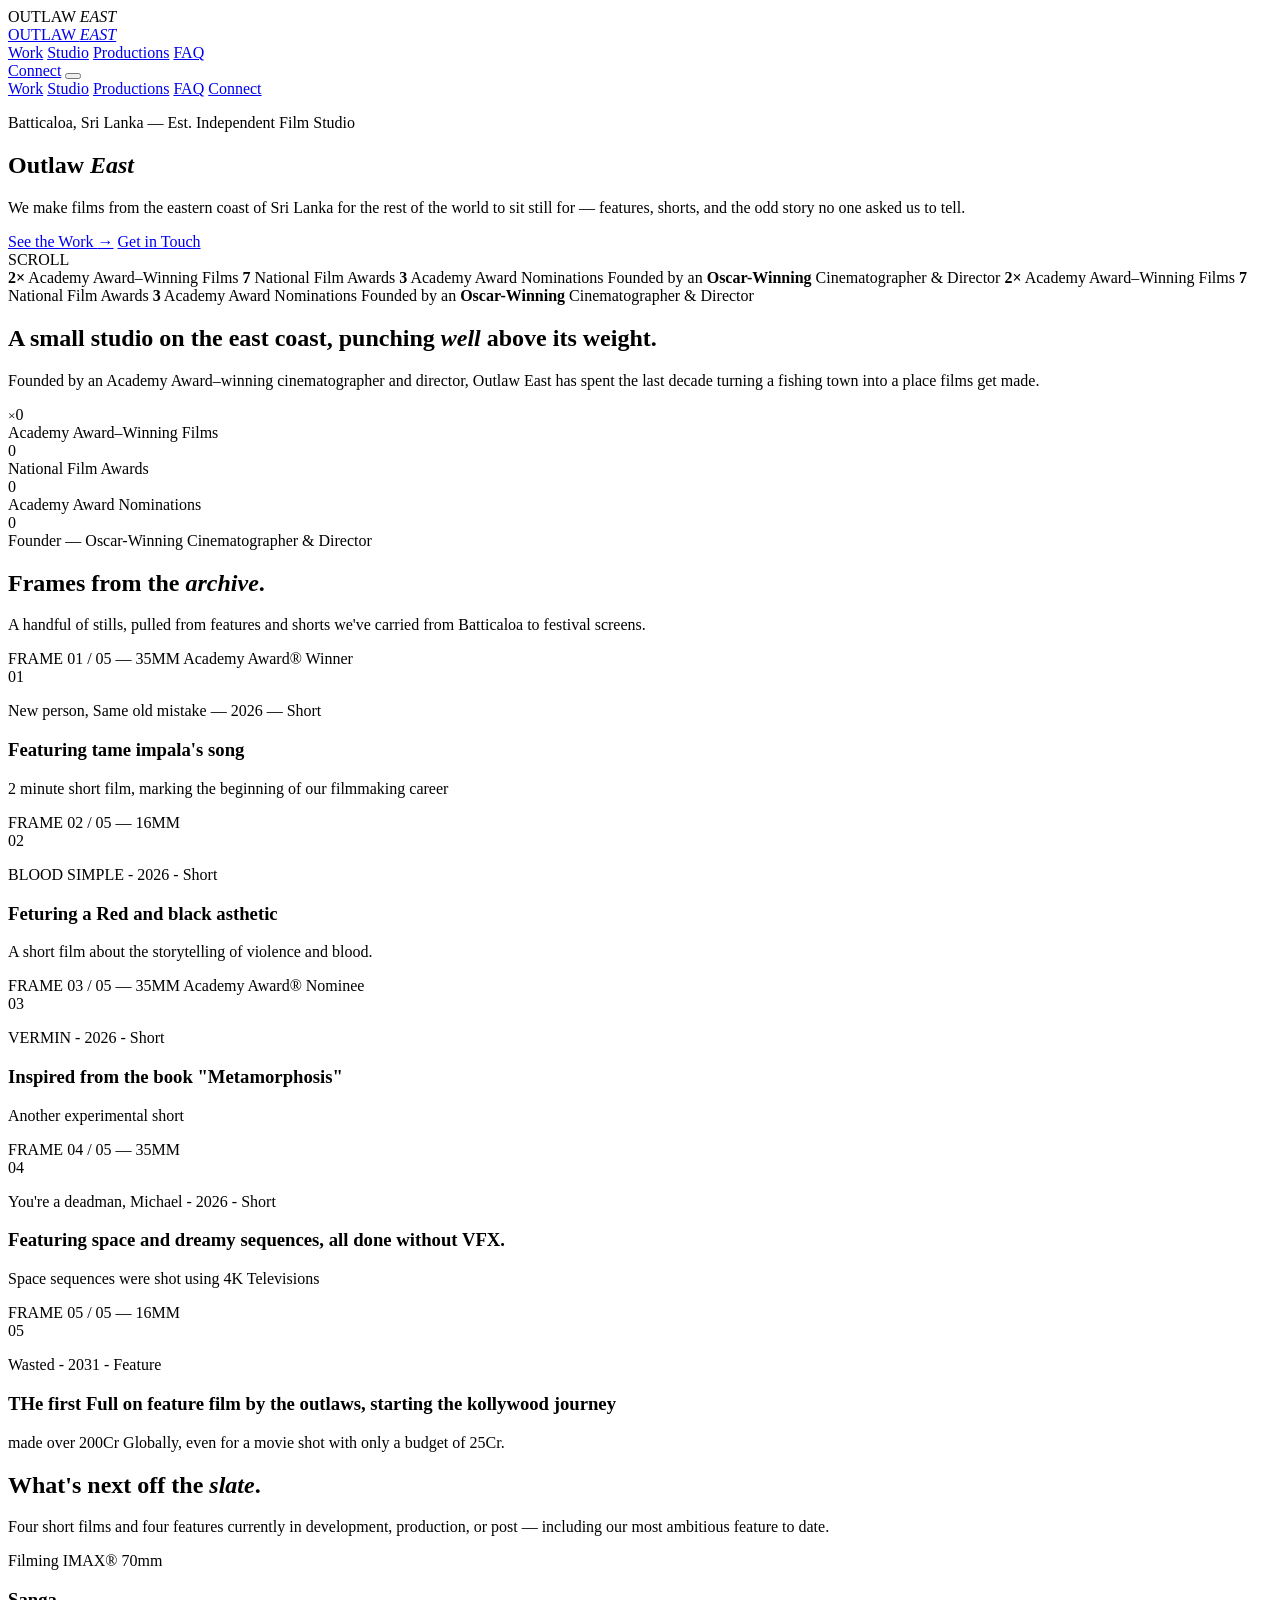
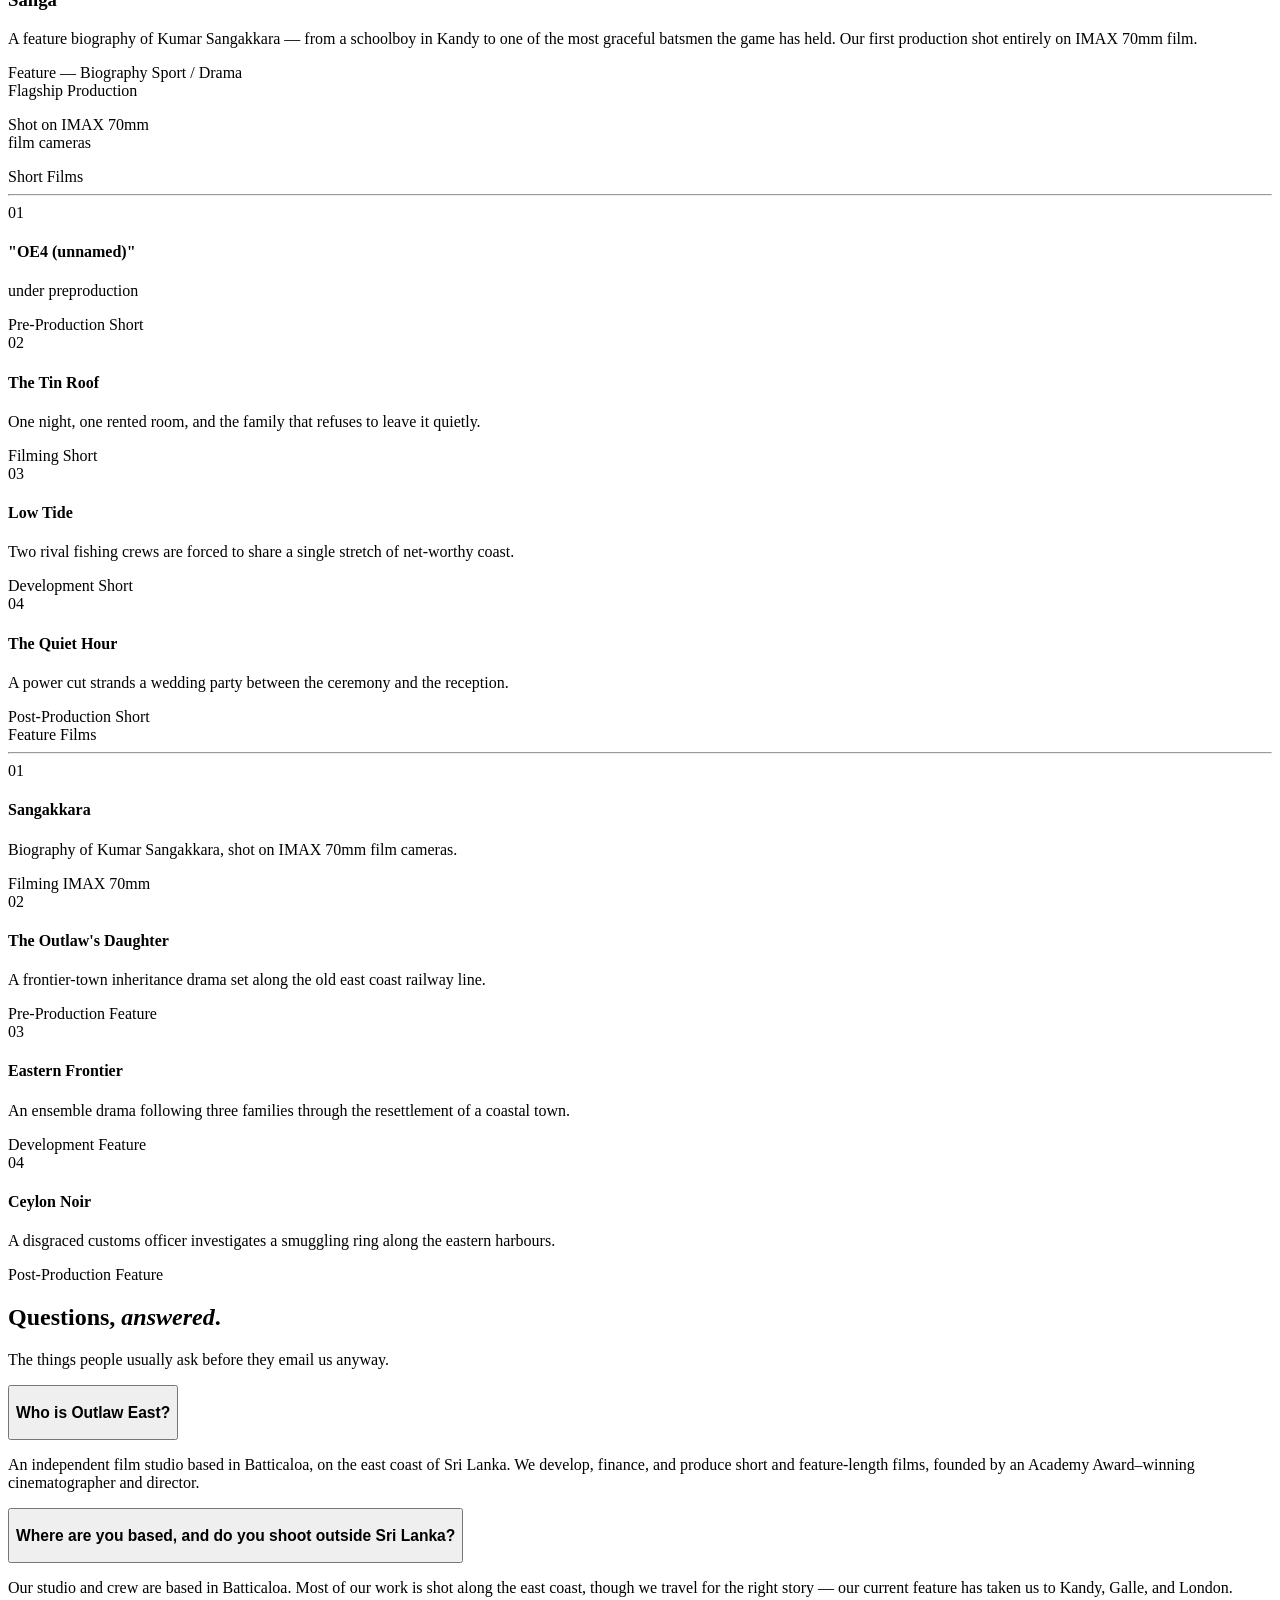
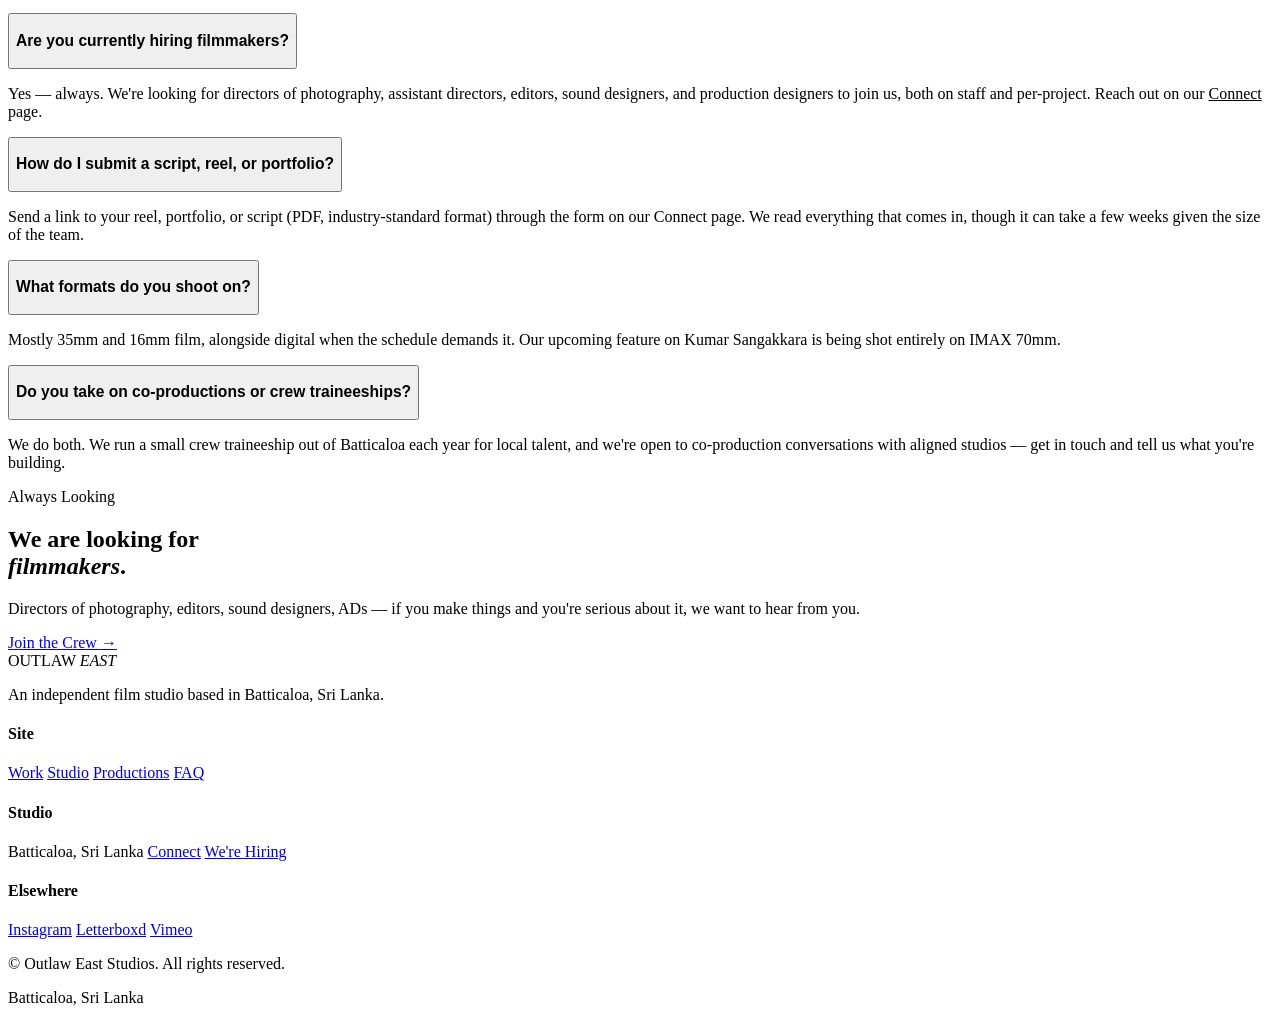
==== index.html @ 356dc578 "Add files via upload" ====
<!doctype html>
<html lang="en">
<head>
<meta charset="UTF-8">
<meta name="viewport" content="width=device-width, initial-scale=1.0">
<title>Outlaw East — Film Studio, Batticaloa</title>
<meta name="description" content="Outlaw East is an independent film studio based in Batticaloa, Sri Lanka. Two Academy Award–winning films, seven National Film Awards, three Academy Award nominations. Founded by an Oscar-winning cinematographer and director.">
<link rel="preconnect" href="https://fonts.googleapis.com">
<link rel="preconnect" href="https://fonts.gstatic.com" crossorigin>
<link rel="stylesheet" href="css/style.css">
</head>
<body class="is-loading">

<div class="preloader" id="preloader">
  <div class="preloader__mark">OUTLAW <em>EAST</em></div>
  <div class="preloader__bar"></div>
</div>
<noscript><style>.preloader{display:none}body.is-loading{overflow:visible;height:auto}</style></noscript>

<div class="grain"></div>
<div class="cursor" id="cursor"><span></span></div>

<header class="nav" id="nav">
  <a href="index.html" class="nav__logo">OUTLAW <em>EAST</em></a>
  <nav class="nav__links">
    <a href="#work" data-navlink>Work</a>
    <a href="#studio" data-navlink>Studio</a>
    <a href="#productions" data-navlink>Productions</a>
    <a href="#faq" data-navlink>FAQ</a>
  </nav>
  <a href="contact.html" class="nav__cta">Connect</a>
  <button class="nav__toggle" id="navToggle" aria-label="Toggle menu"><span></span><span></span><span></span></button>
</header>

<div class="nav__mobile" id="navMobile">
  <a href="#work">Work</a>
  <a href="#studio">Studio</a>
  <a href="#productions">Productions</a>
  <a href="#faq">FAQ</a>
  <a href="contact.html">Connect</a>
</div>

<main>

  <!-- HERO -->
  <section class="hero">
    <div class="hero__frame">
      <span class="tl"></span><span class="tr"></span><span class="bl"></span><span class="br"></span>
    </div>
    <p class="eyebrow hero__location">Batticaloa, Sri Lanka — Est. Independent Film Studio</p>
    <h1 class="hero__title">Outlaw <em>East</em></h1>
    <p class="hero__desc">We make films from the eastern coast of Sri Lanka for the rest of the world to sit still for — features, shorts, and the odd story no one asked us to tell.</p>
    <div class="hero__actions">
      <a href="#work" class="btn btn--solid">See the Work <span class="btn__arrow">→</span></a>
      <a href="contact.html" class="btn btn--ghost">Get in Touch</a>
    </div>
    <div class="hero__scroll"><span>SCROLL</span><i></i></div>
  </section>

  <!-- ACHIEVEMENTS MARQUEE -->
  <div class="marquee" aria-hidden="false">
    <div class="marquee__track">
      <span>
        <span><b>2×</b> Academy Award–Winning Films</span>
        <span><b>7</b> National Film Awards</span>
        <span><b>3</b> Academy Award Nominations</span>
        <span>Founded by an <b>Oscar-Winning</b> Cinematographer &amp; Director</span>
      </span>
      <span aria-hidden="true">
        <span><b>2×</b> Academy Award–Winning Films</span>
        <span><b>7</b> National Film Awards</span>
        <span><b>3</b> Academy Award Nominations</span>
        <span>Founded by an <b>Oscar-Winning</b> Cinematographer &amp; Director</span>
      </span>
    </div>
  </div>

  <!-- STATS / STUDIO -->
  <section class="section section--tight" id="studio">
    <div class="wrap">
      <div class="section__head" data-reveal>
        <h2 class="section__title">A small studio on the east coast, punching <em>well</em> above its weight.</h2>
        <p class="section__note">Founded by an Academy Award–winning cinematographer and director, Outlaw East has spent the last decade turning a fishing town into a place films get made.</p>
      </div>
    </div>
    <div class="stats" data-reveal>
      <div class="stat">
        <div class="stat__num"><small>×</small><span data-count="2">0</span></div>
        <div class="stat__label">Academy Award–Winning Films</div>
      </div>
      <div class="stat">
        <div class="stat__num"><span data-count="7">0</span></div>
        <div class="stat__label">National Film Awards</div>
      </div>
      <div class="stat">
        <div class="stat__num"><span data-count="3">0</span></div>
        <div class="stat__label">Academy Award Nominations</div>
      </div>
      <div class="stat">
        <div class="stat__num"><span data-count="1">0</span></div>
        <div class="stat__label">Founder — Oscar-Winning Cinematographer &amp; Director</div>
      </div>
    </div>
  </section>

  <!-- WORK / GALLERY -->
  <section class="section" id="work">
    <div class="wrap">
      <div class="section__head" data-reveal>
        <h2 class="section__title">Frames from the <em>archive</em>.</h2>
        <p class="section__note">A handful of stills, pulled from features and shorts we've carried from Batticaloa to festival screens.</p>
      </div>
    </div>

    <div class="wrap">
      <article class="frame" data-reveal>
        <div class="frame__visual">
          <div class="frame__visual-inner" style="background-image: radial-gradient(circle at 30% 20%, #6b4a2a 0%, transparent 55%), radial-gradient(circle at 80% 80%, #3a2418 0%, transparent 60%), linear-gradient(140deg,#c98a3f,#7a3320 55%,#1c130d);"></div>
          <div class="frame__vignette"></div>
          <span class="frame__tag">FRAME 01 / 05 — 35MM</span>
          <span class="frame__corner c-tl"></span><span class="frame__corner c-tr"></span><span class="frame__corner c-bl"></span><span class="frame__corner c-br"></span>
          <span class="frame__award">Academy Award® Winner</span>
        </div>
        <div class="frame__body">
          <span class="frame__index">01</span>
          <p class="frame__film">New person, Same old mistake — 2026 — Short</p>
          <h3 class="frame__title">Featuring tame impala's song</h3>
          <p class="frame__caption">2 minute short film, marking the beginning of our filmmaking career</p>
        </div>
      </article>

      <article class="frame" data-reveal>
        <div class="frame__visual">
          <div class="frame__visual-inner" style="background-image: radial-gradient(circle at 70% 30%, #3d5a3a 0%, transparent 55%), radial-gradient(circle at 20% 80%, #22150f 0%, transparent 60%), linear-gradient(150deg,#6d8a52,#2c3a24 55%,#14100c);"></div>
          <div class="frame__vignette"></div>
          <span class="frame__tag">FRAME 02 / 05 — 16MM</span>
          <span class="frame__corner c-tl"></span><span class="frame__corner c-tr"></span><span class="frame__corner c-bl"></span><span class="frame__corner c-br"></span>
        </div>
        <div class="frame__body">
          <span class="frame__index">02</span>
          <p class="frame__film">BLOOD SIMPLE - 2026 - Short</p>
          <h3 class="frame__title">Feturing a Red and black asthetic</h3>
          <p class="frame__caption">A short film about the storytelling of violence and blood.</p>
        </div>
      </article>

      <article class="frame" data-reveal>
        <div class="frame__visual">
          <div class="frame__visual-inner" style="background-image: radial-gradient(circle at 50% 20%, #7a5a8a 0%, transparent 55%), radial-gradient(circle at 80% 90%, #b6522f 0%, transparent 55%), linear-gradient(160deg,#4a3a5c,#2a1c22 55%,#120f0d);"></div>
          <div class="frame__vignette"></div>
          <span class="frame__tag">FRAME 03 / 05 — 35MM</span>
          <span class="frame__corner c-tl"></span><span class="frame__corner c-tr"></span><span class="frame__corner c-bl"></span><span class="frame__corner c-br"></span>
          <span class="frame__award">Academy Award® Nominee</span>
        </div>
        <div class="frame__body">
          <span class="frame__index">03</span>
          <p class="frame__film">VERMIN - 2026 - Short</p>
          <h3 class="frame__title">Inspired from the book "Metamorphosis"</h3>
          <p class="frame__caption">Another experimental short</p>
        </div>
      </article>

      <article class="frame" data-reveal>
        <div class="frame__visual">
          <div class="frame__visual-inner" style="background-image: radial-gradient(circle at 25% 75%, #2e4a4a 0%, transparent 55%), radial-gradient(circle at 75% 20%, #5a5a3a 0%, transparent 55%), linear-gradient(145deg,#3d5555,#1c2a24 55%,#0f1210);"></div>
          <div class="frame__vignette"></div>
          <span class="frame__tag">FRAME 04 / 05 — 35MM</span>
          <span class="frame__corner c-tl"></span><span class="frame__corner c-tr"></span><span class="frame__corner c-bl"></span><span class="frame__corner c-br"></span>
        </div>
        <div class="frame__body">
          <span class="frame__index">04</span>
          <p class="frame__film">You're a deadman, Michael - 2026 - Short</p>
          <h3 class="frame__title">Featuring space and dreamy sequences, all done without VFX.</h3>
          <p class="frame__caption">Space sequences were shot using 4K Televisions</p>
        </div>
      </article>

      <article class="frame" data-reveal>
        <div class="frame__visual">
          <div class="frame__visual-inner" style="background-image: radial-gradient(circle at 65% 35%, #c98a3f 0%, transparent 55%), radial-gradient(circle at 15% 85%, #2a1c14 0%, transparent 55%), linear-gradient(150deg,#8a6030,#3a2418 55%,#130f0c);"></div>
          <div class="frame__vignette"></div>
          <span class="frame__tag">FRAME 05 / 05 — 16MM</span>
          <span class="frame__corner c-tl"></span><span class="frame__corner c-tr"></span><span class="frame__corner c-bl"></span><span class="frame__corner c-br"></span>
        </div>
        <div class="frame__body">
          <span class="frame__index">05</span>
          <p class="frame__film">Wasted - 2031 - Feature</p>
          <h3 class="frame__title">THe first Full on feature film by the outlaws, starting the kollywood journey</h3>
          <p class="frame__caption">made over 200Cr Globally, even for a movie shot with only a budget of 25Cr.</p>
        </div>
      </article>
    </div>
  </section>

  <!-- PRODUCTIONS -->
  <section class="section" id="productions">
    <div class="wrap">
      <div class="section__head" data-reveal>
        <h2 class="section__title">What's next off the <em>slate</em>.</h2>
        <p class="section__note">Four short films and four features currently in development, production, or post — including our most ambitious feature to date.</p>
      </div>

      <div class="spotlight" data-reveal>
        <div>
          <div class="spotlight__eyebrow">
            <span class="pill pill--status pill--film">Filming</span>
            <span class="pill pill--format">IMAX® 70mm</span>
          </div>
          <h3 class="spotlight__title">Sanga</h3>
          <p class="spotlight__desc">A feature biography of Kumar Sangakkara — from a schoolboy in Kandy to one of the most graceful batsmen the game has held. Our first production shot entirely on IMAX 70mm film.</p>
          <div class="spotlight__tags">
            <span class="pill">Feature — Biography</span>
            <span class="pill">Sport / Drama</span>
          </div>
        </div>
        <div class="spotlight__side">
          <span class="eyebrow">Flagship Production</span>
          <p class="spotlight__format">Shot on IMAX 70mm<br>film cameras</p>
        </div>
      </div>

      <div class="prod-group">
        <div class="prod-group__label"><span>Short Films</span><hr class="rule" style="flex:1;"></div>

        <div class="prod-row" data-reveal>
          <span class="prod-row__num">01</span>
          <div>
            <h4 class="prod-row__title">"OE4 (unnamed)"</h4>
            <p class="prod-row__logline">under preproduction</p>
          </div>
          <div class="prod-row__meta">
            <span class="pill pill--status pill--pre">Pre-Production</span>
            <span class="pill">Short</span>
          </div>
        </div>

        <div class="prod-row" data-reveal>
          <span class="prod-row__num">02</span>
          <div>
            <h4 class="prod-row__title">The Tin Roof</h4>
            <p class="prod-row__logline">One night, one rented room, and the family that refuses to leave it quietly.</p>
          </div>
          <div class="prod-row__meta">
            <span class="pill pill--status pill--film">Filming</span>
            <span class="pill">Short</span>
          </div>
        </div>

        <div class="prod-row" data-reveal>
          <span class="prod-row__num">03</span>
          <div>
            <h4 class="prod-row__title">Low Tide</h4>
            <p class="prod-row__logline">Two rival fishing crews are forced to share a single stretch of net-worthy coast.</p>
          </div>
          <div class="prod-row__meta">
            <span class="pill pill--status pill--dev">Development</span>
            <span class="pill">Short</span>
          </div>
        </div>

        <div class="prod-row" data-reveal>
          <span class="prod-row__num">04</span>
          <div>
            <h4 class="prod-row__title">The Quiet Hour</h4>
            <p class="prod-row__logline">A power cut strands a wedding party between the ceremony and the reception.</p>
          </div>
          <div class="prod-row__meta">
            <span class="pill pill--status pill--post">Post-Production</span>
            <span class="pill">Short</span>
          </div>
        </div>
      </div>

      <div class="prod-group">
        <div class="prod-group__label"><span>Feature Films</span><hr class="rule" style="flex:1;"></div>

        <div class="prod-row" data-reveal>
          <span class="prod-row__num">01</span>
          <div>
            <h4 class="prod-row__title">Sangakkara</h4>
            <p class="prod-row__logline">Biography of Kumar Sangakkara, shot on IMAX 70mm film cameras.</p>
          </div>
          <div class="prod-row__meta">
            <span class="pill pill--status pill--film">Filming</span>
            <span class="pill pill--format">IMAX 70mm</span>
          </div>
        </div>

        <div class="prod-row" data-reveal>
          <span class="prod-row__num">02</span>
          <div>
            <h4 class="prod-row__title">The Outlaw's Daughter</h4>
            <p class="prod-row__logline">A frontier-town inheritance drama set along the old east coast railway line.</p>
          </div>
          <div class="prod-row__meta">
            <span class="pill pill--status pill--pre">Pre-Production</span>
            <span class="pill">Feature</span>
          </div>
        </div>

        <div class="prod-row" data-reveal>
          <span class="prod-row__num">03</span>
          <div>
            <h4 class="prod-row__title">Eastern Frontier</h4>
            <p class="prod-row__logline">An ensemble drama following three families through the resettlement of a coastal town.</p>
          </div>
          <div class="prod-row__meta">
            <span class="pill pill--status pill--dev">Development</span>
            <span class="pill">Feature</span>
          </div>
        </div>

        <div class="prod-row" data-reveal>
          <span class="prod-row__num">04</span>
          <div>
            <h4 class="prod-row__title">Ceylon Noir</h4>
            <p class="prod-row__logline">A disgraced customs officer investigates a smuggling ring along the eastern harbours.</p>
          </div>
          <div class="prod-row__meta">
            <span class="pill pill--status pill--post">Post-Production</span>
            <span class="pill">Feature</span>
          </div>
        </div>
      </div>
    </div>
  </section>

  <!-- FAQ -->
  <section class="section" id="faq">
    <div class="wrap">
      <div class="section__head" data-reveal>
        <h2 class="section__title">Questions, <em>answered</em>.</h2>
        <p class="section__note">The things people usually ask before they email us anyway.</p>
      </div>

      <div class="faq" data-reveal>
        <div class="faq-item is-open">
          <button class="faq-item__q" aria-expanded="true">
            <h3>Who is Outlaw East?</h3>
            <span class="faq-item__icon"></span>
          </button>
          <div class="faq-item__a"><div class="faq-item__a-inner"><p>An independent film studio based in Batticaloa, on the east coast of Sri Lanka. We develop, finance, and produce short and feature-length films, founded by an Academy Award–winning cinematographer and director.</p></div></div>
        </div>
        <div class="faq-item">
          <button class="faq-item__q" aria-expanded="false">
            <h3>Where are you based, and do you shoot outside Sri Lanka?</h3>
            <span class="faq-item__icon"></span>
          </button>
          <div class="faq-item__a"><div class="faq-item__a-inner"><p>Our studio and crew are based in Batticaloa. Most of our work is shot along the east coast, though we travel for the right story — our current feature has taken us to Kandy, Galle, and London.</p></div></div>
        </div>
        <div class="faq-item">
          <button class="faq-item__q" aria-expanded="false">
            <h3>Are you currently hiring filmmakers?</h3>
            <span class="faq-item__icon"></span>
          </button>
          <div class="faq-item__a"><div class="faq-item__a-inner"><p>Yes — always. We're looking for directors of photography, assistant directors, editors, sound designers, and production designers to join us, both on staff and per-project. Reach out on our <a href="contact.html#filmmakers" style="color:var(--rust)">Connect</a> page.</p></div></div>
        </div>
        <div class="faq-item">
          <button class="faq-item__q" aria-expanded="false">
            <h3>How do I submit a script, reel, or portfolio?</h3>
            <span class="faq-item__icon"></span>
          </button>
          <div class="faq-item__a"><div class="faq-item__a-inner"><p>Send a link to your reel, portfolio, or script (PDF, industry-standard format) through the form on our Connect page. We read everything that comes in, though it can take a few weeks given the size of the team.</p></div></div>
        </div>
        <div class="faq-item">
          <button class="faq-item__q" aria-expanded="false">
            <h3>What formats do you shoot on?</h3>
            <span class="faq-item__icon"></span>
          </button>
          <div class="faq-item__a"><div class="faq-item__a-inner"><p>Mostly 35mm and 16mm film, alongside digital when the schedule demands it. Our upcoming feature on Kumar Sangakkara is being shot entirely on IMAX 70mm.</p></div></div>
        </div>
        <div class="faq-item">
          <button class="faq-item__q" aria-expanded="false">
            <h3>Do you take on co-productions or crew traineeships?</h3>
            <span class="faq-item__icon"></span>
          </button>
          <div class="faq-item__a"><div class="faq-item__a-inner"><p>We do both. We run a small crew traineeship out of Batticaloa each year for local talent, and we're open to co-production conversations with aligned studios — get in touch and tell us what you're building.</p></div></div>
        </div>
      </div>
    </div>
  </section>

  <!-- HIRING -->
  <section class="hire">
    <p class="eyebrow" data-reveal>Always Looking</p>
    <h2 class="hire__title" data-reveal>We are looking for<br><em>filmmakers</em>.</h2>
    <p class="hire__sub" data-reveal>Directors of photography, editors, sound designers, ADs — if you make things and you're serious about it, we want to hear from you.</p>
    <div class="hire__actions" data-reveal>
      <a href="contact.html#filmmakers" class="btn btn--solid">Join the Crew <span class="btn__arrow">→</span></a>
    </div>
  </section>

</main>

<footer class="footer">
  <div class="wrap">
    <div class="footer__top">
      <div>
        <div class="footer__logo">OUTLAW <em>EAST</em></div>
        <p class="footer__tag">An independent film studio based in Batticaloa, Sri Lanka.</p>
      </div>
      <div class="footer__cols">
        <div class="footer__col">
          <h4>Site</h4>
          <a href="#work">Work</a>
          <a href="#studio">Studio</a>
          <a href="#productions">Productions</a>
          <a href="#faq">FAQ</a>
        </div>
        <div class="footer__col">
          <h4>Studio</h4>
          <span>Batticaloa, Sri Lanka</span>
          <a href="contact.html">Connect</a>
          <a href="contact.html#filmmakers">We're Hiring</a>
        </div>
        <div class="footer__col">
          <h4>Elsewhere</h4>
          <a href="#">Instagram</a>
          <a href="#">Letterboxd</a>
          <a href="#">Vimeo</a>
        </div>
      </div>
    </div>
    <div class="footer__bottom">
      <p>© <span id="year"></span> Outlaw East Studios. All rights reserved.</p>
      <p>Batticaloa, Sri Lanka</p>
    </div>
  </div>
</footer>

<script src="js/main.js"></script>
</body>
</html>
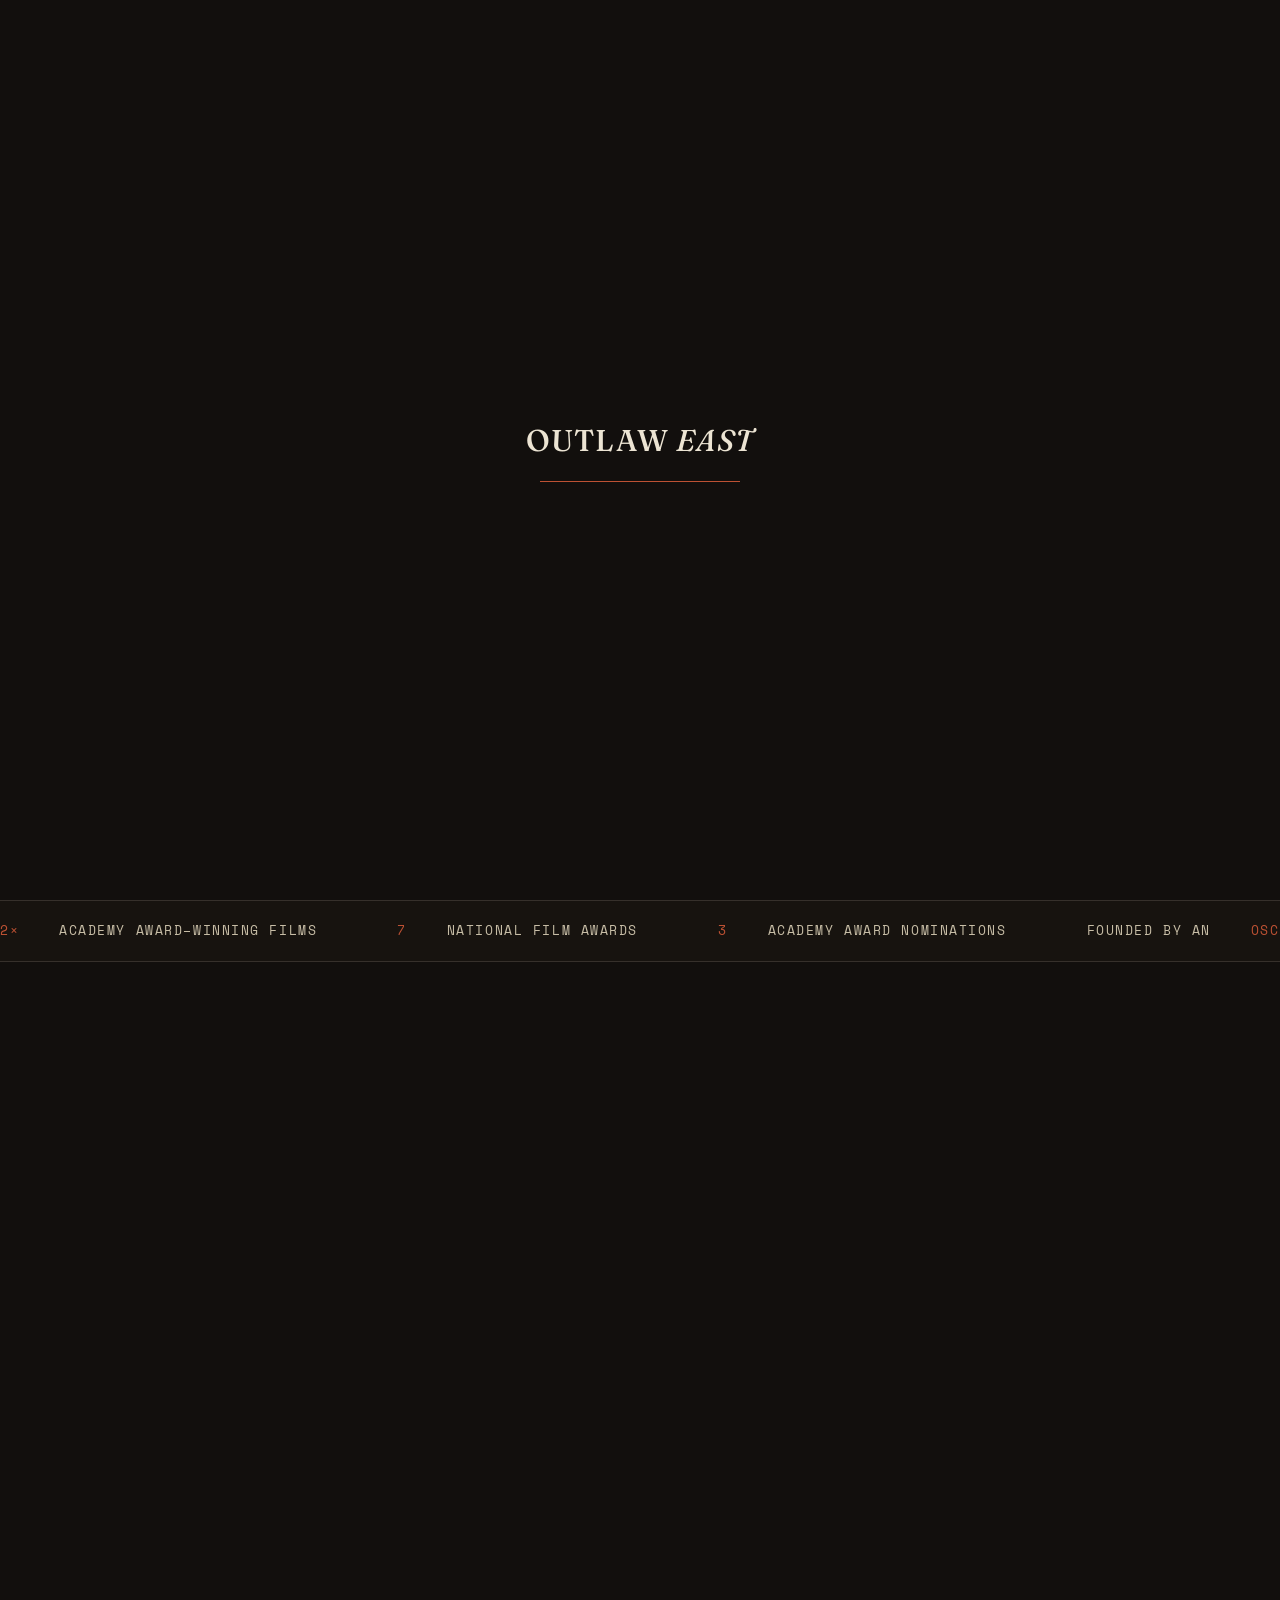
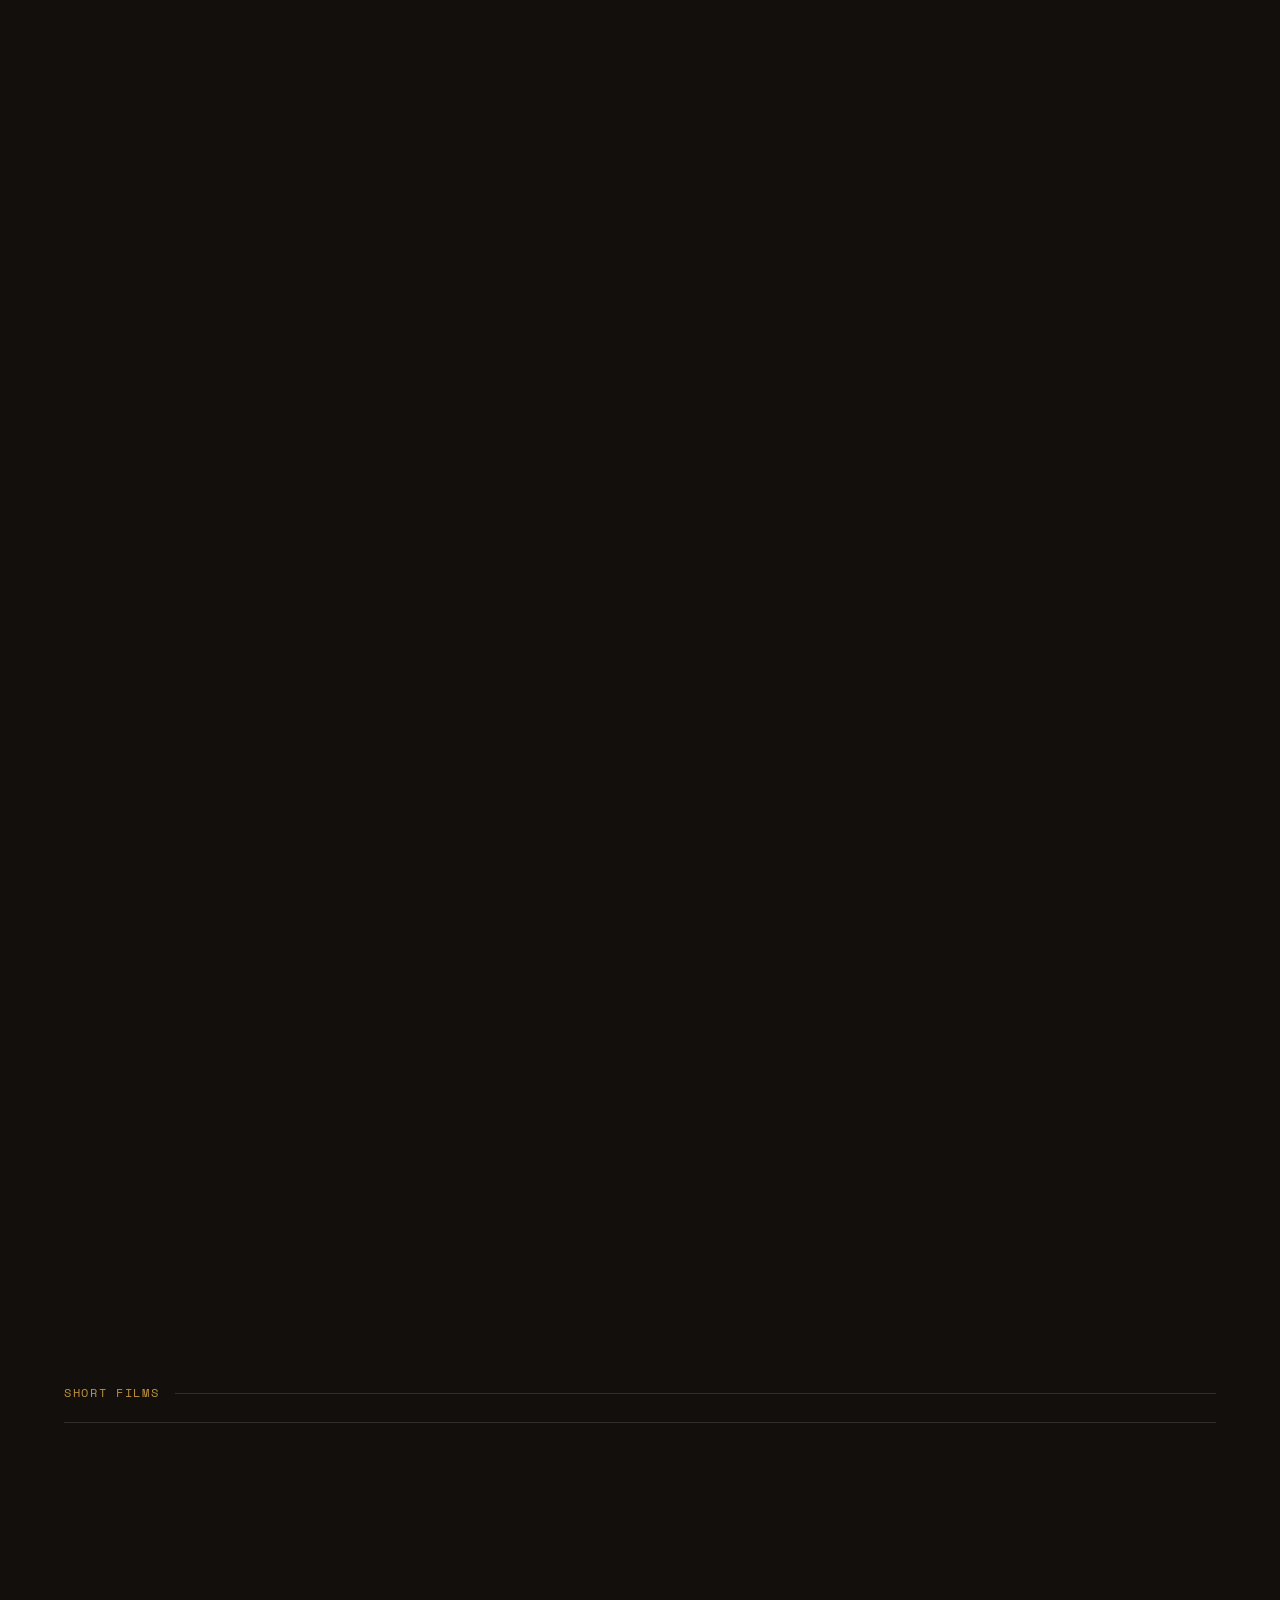
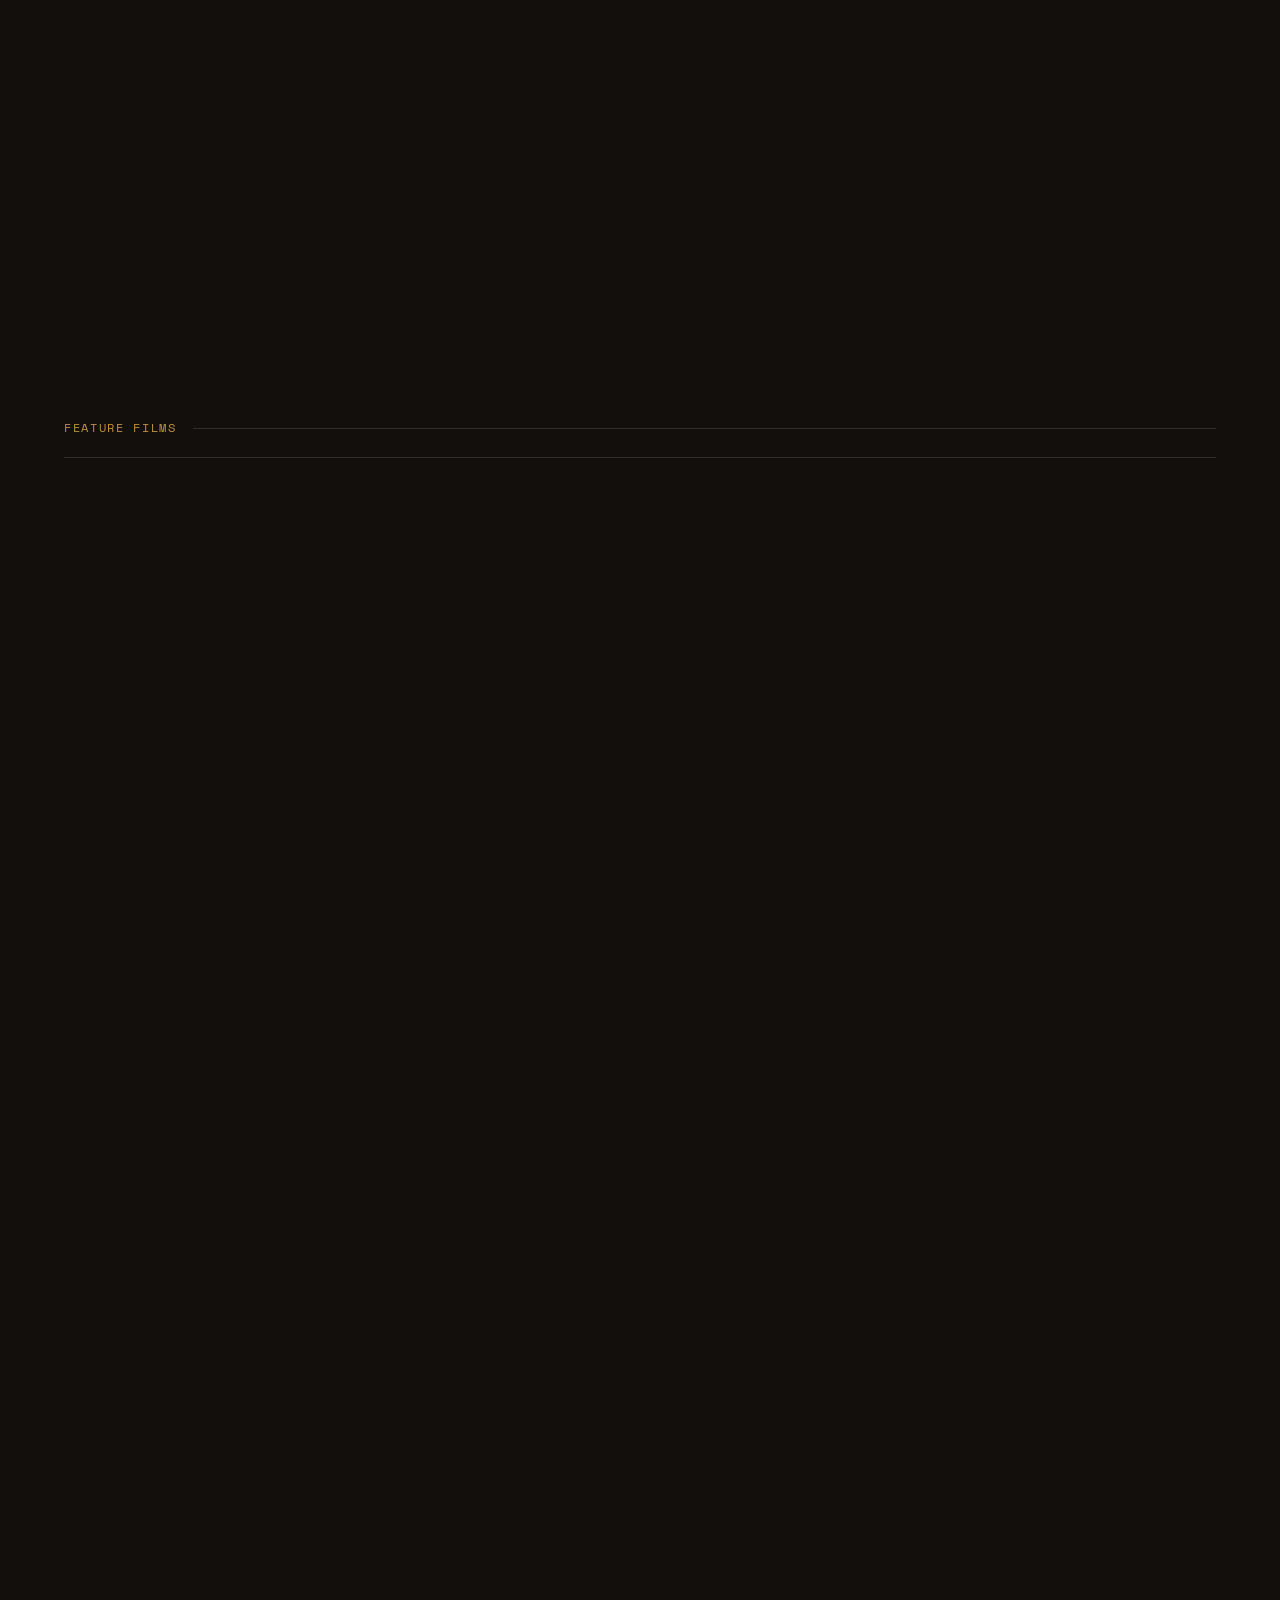
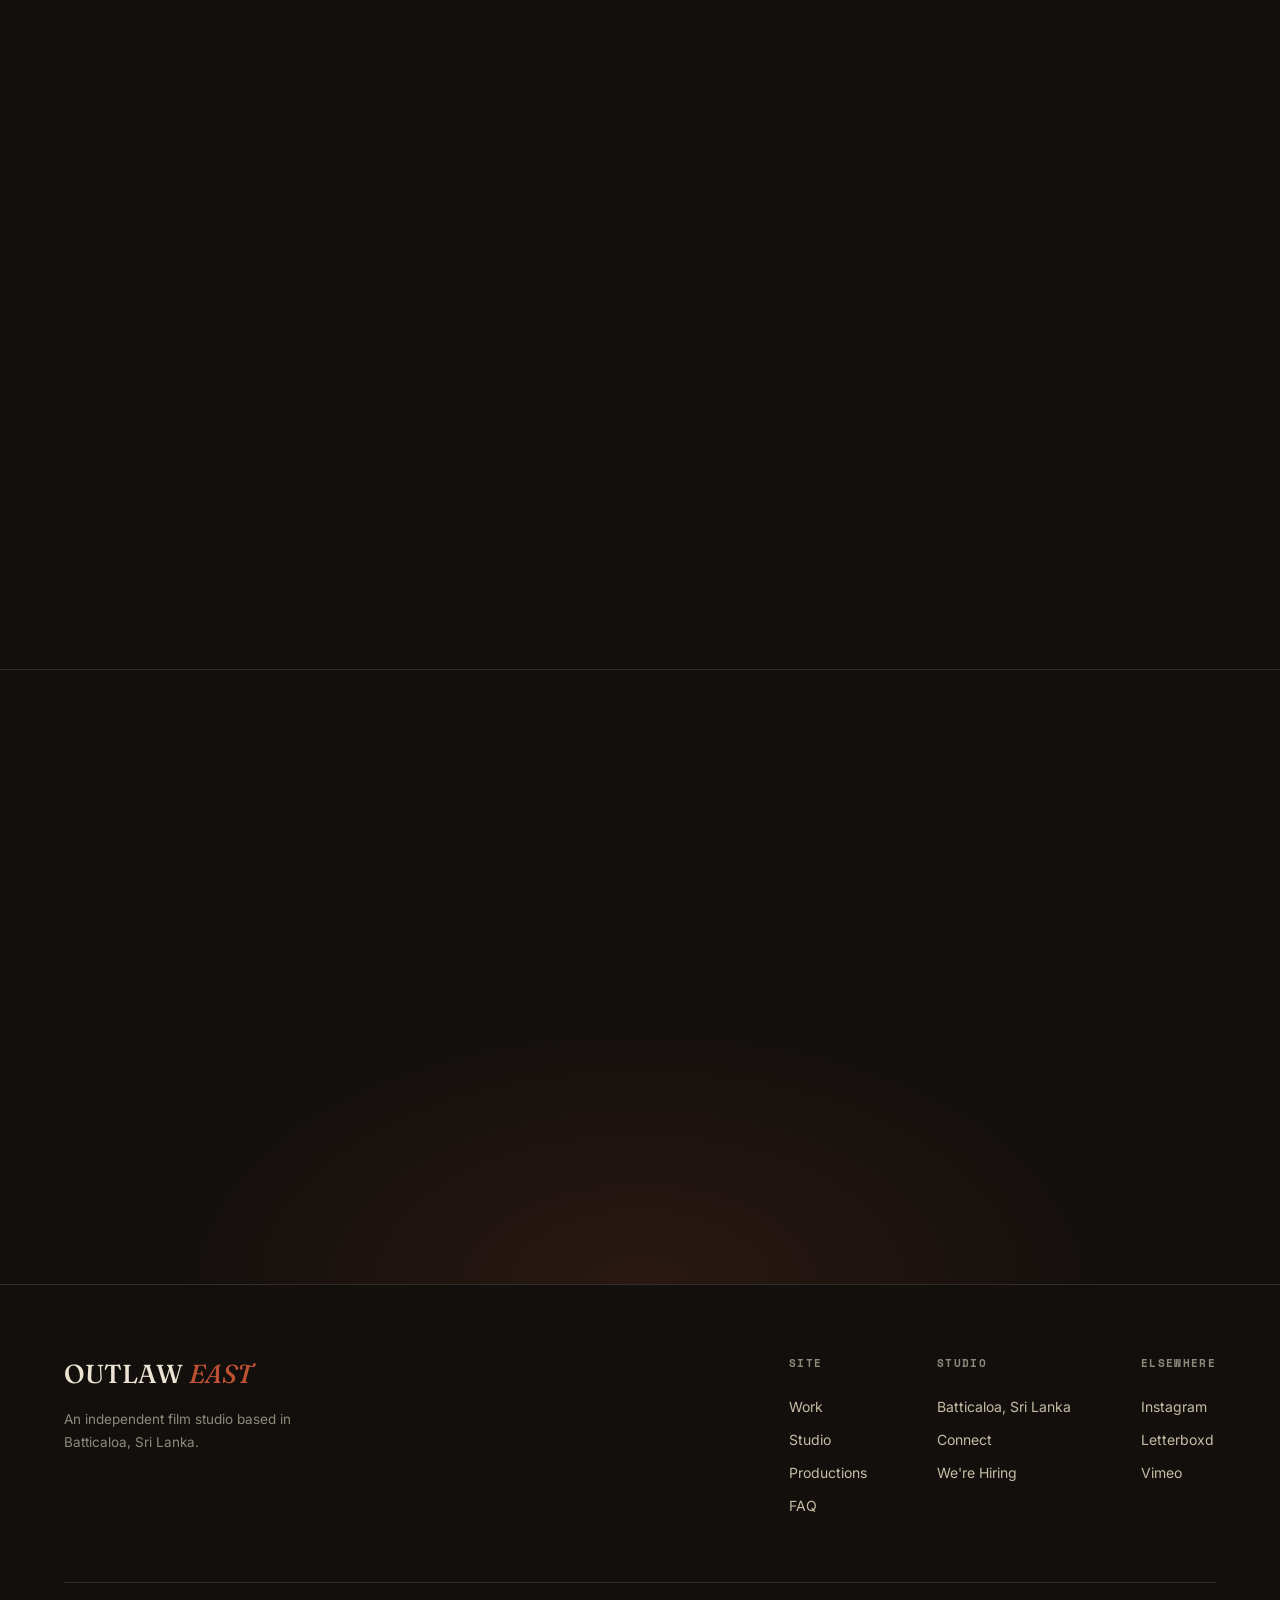
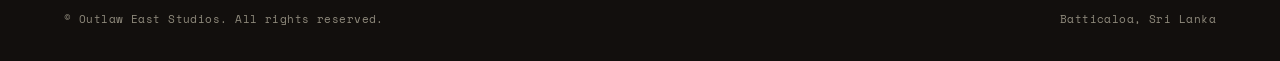
==== commit 99f4a6a1: "Update stylesheet link path in index.html" ====
--- a/index.html
+++ b/index.html
@@ -7,7 +7,7 @@
 <meta name="description" content="Outlaw East is an independent film studio based in Batticaloa, Sri Lanka. Two Academy Award–winning films, seven National Film Awards, three Academy Award nominations. Founded by an Oscar-winning cinematographer and director.">
 <link rel="preconnect" href="https://fonts.googleapis.com">
 <link rel="preconnect" href="https://fonts.gstatic.com" crossorigin>
-<link rel="stylesheet" href="css/style.css">
+<link rel="stylesheet" href="./style.css">
 </head>
 <body class="is-loading">
 
--- a/style.css
+++ b/style.css
@@ -0,0 +1,500 @@
+/* Outlaw East — studio site
+   Palette: charcoal dust / bone paper / rust / ochre
+   Type: Fraunces (display) · Inter (body) · Space Mono (slate labels) */
+
+@import url('https://fonts.googleapis.com/css2?family=Fraunces:ital,opsz,wght@0,9..144,300;0,9..144,400;0,9..144,500;0,9..144,600;1,9..144,400;1,9..144,500&family=Inter:wght@400;500;600&family=Space+Mono:wght@400;700&display=swap');
+
+:root{
+  --bg: #120f0d;
+  --bg-soft: #17130f;
+  --bg-lift: #1d1712;
+  --paper: #ece4d3;
+  --paper-dim: #c7bda6;
+  --paper-faint: #8f8a7c;
+  --rust: #bd5133;
+  --rust-dim: #8a3a24;
+  --ochre: #c0923f;
+  --line: rgba(236,228,211,.14);
+  --line-strong: rgba(236,228,211,.28);
+  --shadow: rgba(0,0,0,.45);
+
+  --display: 'Fraunces', serif;
+  --body: 'Inter', sans-serif;
+  --mono: 'Space Mono', monospace;
+
+  --ease: cubic-bezier(.22,1,.36,1);
+  --wrap: 1320px;
+  --gutter: clamp(20px, 5vw, 64px);
+}
+
+*, *::before, *::after{ box-sizing: border-box; }
+html{ background: var(--bg); color-scheme: dark; scroll-behavior: auto; }
+body{
+  margin: 0;
+  background: var(--bg);
+  color: var(--paper);
+  font-family: var(--body);
+  font-size: 16px;
+  line-height: 1.5;
+  -webkit-font-smoothing: antialiased;
+  overflow-x: hidden;
+}
+img, svg{ display: block; max-width: 100%; }
+a{ color: inherit; text-decoration: none; }
+button{ font: inherit; color: inherit; background: none; border: none; cursor: pointer; }
+ul{ margin: 0; padding: 0; list-style: none; }
+h1,h2,h3,h4,p{ margin: 0; }
+::selection{ background: var(--rust); color: var(--paper); }
+
+.wrap{ max-width: var(--wrap); margin: 0 auto; padding-inline: var(--gutter); }
+
+.eyebrow{
+  font-family: var(--mono);
+  font-size: 11px;
+  letter-spacing: .18em;
+  text-transform: uppercase;
+  color: var(--ochre);
+}
+
+/* ---------- grain overlay ---------- */
+.grain{
+  position: fixed; inset: 0;
+  pointer-events: none;
+  z-index: 500;
+  opacity: .05;
+  mix-blend-mode: overlay;
+  background-image: url("data:image/svg+xml;utf8,<svg xmlns='http://www.w3.org/2000/svg' width='160' height='160'><filter id='n'><feTurbulence type='fractalNoise' baseFrequency='0.85' numOctaves='2' stitchTiles='stitch'/></filter><rect width='100%25' height='100%25' filter='url(%23n)'/></svg>");
+}
+
+/* ---------- custom cursor ---------- */
+.cursor{
+  position: fixed; top: 0; left: 0;
+  width: 26px; height: 26px;
+  border: 1px solid var(--paper);
+  border-radius: 50%;
+  pointer-events: none;
+  z-index: 600;
+  transform: translate(-50%,-50%);
+  transition: width .25s var(--ease), height .25s var(--ease), background .25s var(--ease), border-color .25s var(--ease), opacity .2s;
+  display: flex; align-items: center; justify-content: center;
+  will-change: transform;
+  opacity: 0;
+}
+.cursor span{
+  font-family: var(--mono); font-size: 9px; letter-spacing: .1em;
+  color: var(--bg); opacity: 0; transition: opacity .2s;
+}
+.cursor.is-active{ opacity: 1; }
+.cursor.is-view{ width: 64px; height: 64px; background: var(--paper); border-color: var(--paper); }
+.cursor.is-view span{ opacity: 1; }
+.cursor.is-link{ width: 44px; height: 44px; background: rgba(236,228,211,.12); border-color: var(--paper); }
+
+/* ---------- preloader ---------- */
+.preloader{
+  position: fixed; inset: 0; z-index: 900;
+  background: var(--bg);
+  display: flex; flex-direction: column; align-items: center; justify-content: center;
+  gap: 18px;
+  transition: opacity .7s var(--ease), visibility .7s var(--ease);
+}
+.preloader__mark{
+  font-family: var(--display); font-weight: 500; font-size: clamp(22px, 4vw, 30px);
+  letter-spacing: .04em;
+}
+.preloader__bar{ width: 200px; height: 1px; background: var(--line); position: relative; overflow: hidden; }
+.preloader__bar::after{
+  content: ''; position: absolute; inset: 0; width: 0%;
+  background: var(--rust);
+  animation: loadbar 1.4s var(--ease) forwards;
+}
+@keyframes loadbar{ to{ width: 100%; } }
+.preloader.is-done{ opacity: 0; visibility: hidden; pointer-events: none; }
+body.is-loading{ overflow: hidden; height: 100vh; }
+
+/* ---------- nav ---------- */
+.nav{
+  position: fixed; top: 0; left: 0; right: 0; z-index: 400;
+  padding: 22px var(--gutter);
+  display: flex; align-items: center; justify-content: space-between;
+  transition: background .4s var(--ease), padding .4s var(--ease), border-color .4s var(--ease);
+  border-bottom: 1px solid transparent;
+}
+.nav.is-scrolled{
+  background: rgba(18,15,13,.82);
+  backdrop-filter: blur(10px);
+  padding-block: 16px;
+  border-color: var(--line);
+}
+.nav__logo{
+  font-family: var(--display); font-weight: 500; font-size: 18px; letter-spacing: .03em;
+}
+.nav__logo em{ font-style: italic; color: var(--rust); }
+.nav__links{ display: flex; align-items: center; gap: 36px; }
+.nav__links a{
+  font-family: var(--mono); font-size: 11px; letter-spacing: .12em; text-transform: uppercase;
+  position: relative; padding-bottom: 4px; color: var(--paper-dim);
+  transition: color .3s var(--ease);
+}
+.nav__links a::after{
+  content: ''; position: absolute; left: 0; right: 100%; bottom: 0; height: 1px; background: var(--rust);
+  transition: right .35s var(--ease);
+}
+.nav__links a:hover, .nav__links a.is-active{ color: var(--paper); }
+.nav__links a:hover::after, .nav__links a.is-active::after{ right: 0; }
+.nav__cta{
+  font-family: var(--mono); font-size: 11px; letter-spacing: .1em; text-transform: uppercase;
+  border: 1px solid var(--line-strong); padding: 9px 16px; border-radius: 40px;
+  transition: border-color .3s var(--ease), background .3s var(--ease);
+}
+.nav__cta:hover{ border-color: var(--rust); background: rgba(189,81,51,.1); }
+.nav__toggle{ display: none; width: 26px; height: 18px; position: relative; }
+.nav__toggle span{ position: absolute; left: 0; right: 0; height: 1px; background: var(--paper); transition: transform .3s var(--ease), opacity .3s var(--ease); }
+.nav__toggle span:nth-child(1){ top: 0; }
+.nav__toggle span:nth-child(2){ top: 50%; margin-top: -.5px; }
+.nav__toggle span:nth-child(3){ bottom: 0; }
+
+.nav__mobile{
+  position: fixed; inset: 0; z-index: 380;
+  background: var(--bg-soft);
+  display: flex; flex-direction: column; align-items: flex-start; justify-content: center;
+  gap: 22px; padding: var(--gutter);
+  opacity: 0; visibility: hidden; transform: translateY(-12px);
+  transition: opacity .4s var(--ease), transform .4s var(--ease), visibility .4s;
+}
+.nav__mobile a{
+  font-family: var(--display); font-size: 32px; font-weight: 400;
+}
+body.nav-open .nav__mobile{ opacity: 1; visibility: visible; transform: translateY(0); }
+body.nav-open .nav__toggle span:nth-child(1){ transform: translateY(8.5px) rotate(45deg); }
+body.nav-open .nav__toggle span:nth-child(2){ opacity: 0; }
+body.nav-open .nav__toggle span:nth-child(3){ transform: translateY(-8.5px) rotate(-45deg); }
+
+/* ---------- buttons ---------- */
+.btn{
+  display: inline-flex; align-items: center; gap: 10px;
+  font-family: var(--mono); font-size: 12px; letter-spacing: .1em; text-transform: uppercase;
+  padding: 15px 26px; border-radius: 40px; border: 1px solid var(--line-strong);
+  transition: border-color .3s var(--ease), background .3s var(--ease), transform .3s var(--ease);
+}
+.btn:hover{ transform: translateY(-2px); }
+.btn--solid{ background: var(--paper); color: var(--bg); border-color: var(--paper); }
+.btn--solid:hover{ background: var(--rust); border-color: var(--rust); color: var(--paper); }
+.btn--ghost:hover{ border-color: var(--rust); background: rgba(189,81,51,.1); }
+.btn__arrow{ transition: transform .3s var(--ease); }
+.btn:hover .btn__arrow{ transform: translateX(4px); }
+
+/* ---------- hero ---------- */
+.hero{
+  position: relative;
+  min-height: 100svh;
+  display: flex; flex-direction: column; align-items: center; justify-content: center;
+  text-align: center;
+  padding: 140px var(--gutter) 80px;
+  overflow: hidden;
+}
+.hero::before{
+  content: '';
+  position: absolute; inset: 0;
+  background:
+    radial-gradient(ellipse 70% 55% at 50% 30%, rgba(189,81,51,.16), transparent 60%),
+    radial-gradient(ellipse 60% 50% at 80% 85%, rgba(192,146,63,.10), transparent 65%),
+    linear-gradient(180deg, var(--bg) 0%, var(--bg-soft) 100%);
+  z-index: -2;
+}
+.hero__frame{
+  position: absolute; inset: 22px;
+  border: 1px solid var(--line);
+  pointer-events: none;
+  z-index: -1;
+}
+.hero__frame span{ position: absolute; width: 18px; height: 18px; }
+.hero__frame span::before, .hero__frame span::after{ content: ''; position: absolute; background: var(--ochre); }
+.hero__frame span::before{ width: 100%; height: 1px; top: 0; }
+.hero__frame span::after{ width: 1px; height: 100%; left: 0; }
+.hero__frame .tl{ top: -1px; left: -1px; }
+.hero__frame .tr{ top: -1px; right: -1px; transform: scaleX(-1); }
+.hero__frame .bl{ bottom: -1px; left: -1px; transform: scaleY(-1); }
+.hero__frame .br{ bottom: -1px; right: -1px; transform: scale(-1); }
+
+.hero__location{ margin-bottom: 26px; }
+.hero__title{
+  font-family: var(--display);
+  font-weight: 500;
+  font-size: clamp(52px, 10.5vw, 148px);
+  line-height: .96;
+  letter-spacing: -.01em;
+}
+.hero__title em{ font-style: italic; font-weight: 400; color: var(--rust); }
+.hero__desc{
+  margin: 30px auto 0;
+  max-width: 560px;
+  font-size: clamp(15px, 1.6vw, 18px);
+  color: var(--paper-dim);
+  font-weight: 400;
+}
+.hero__actions{ margin-top: 46px; display: flex; gap: 16px; flex-wrap: wrap; justify-content: center; }
+
+.hero__scroll{
+  position: absolute; bottom: 34px; left: 50%; transform: translateX(-50%);
+  display: flex; flex-direction: column; align-items: center; gap: 10px;
+  font-family: var(--mono); font-size: 10px; letter-spacing: .18em; color: var(--paper-faint);
+}
+.hero__scroll i{ width: 1px; height: 40px; background: linear-gradient(180deg, var(--paper-faint), transparent); position: relative; overflow: hidden; }
+.hero__scroll i::after{ content:''; position: absolute; top: -40px; left: 0; width: 100%; height: 40px; background: var(--rust); animation: scrolldrip 2.2s var(--ease) infinite; }
+@keyframes scrolldrip{ to{ top: 100%; } }
+
+/* ---------- marquee ---------- */
+.marquee{
+  border-top: 1px solid var(--line); border-bottom: 1px solid var(--line);
+  padding: 20px 0;
+  overflow: hidden;
+  background: var(--bg-soft);
+}
+.marquee__track{ display: flex; width: max-content; animation: marquee 34s linear infinite; }
+.marquee__track span{
+  font-family: var(--mono); font-size: 13px; letter-spacing: .12em; text-transform: uppercase;
+  color: var(--paper-dim); padding-right: 40px; white-space: nowrap;
+  display: flex; align-items: center; gap: 40px;
+}
+.marquee__track span b{ color: var(--rust); font-weight: 400; }
+@keyframes marquee{ from{ transform: translateX(0); } to{ transform: translateX(-50%); } }
+.marquee:hover .marquee__track{ animation-play-state: paused; }
+
+/* ---------- reveal ---------- */
+[data-reveal]{ opacity: 0; transform: translateY(36px); transition: opacity .9s var(--ease), transform .9s var(--ease); }
+[data-reveal].is-visible{ opacity: 1; transform: translateY(0); }
+[data-reveal="fade"]{ transform: none; }
+[data-reveal].is-visible[style]{ transition-delay: var(--d, 0s); }
+
+/* ---------- section heads ---------- */
+.section{ padding: 140px 0; position: relative; }
+.section--tight{ padding-top: 80px; }
+.section__head{
+  display: flex; justify-content: space-between; align-items: flex-end; gap: 40px;
+  margin-bottom: 76px; flex-wrap: wrap;
+}
+.section__title{
+  font-family: var(--display); font-weight: 400; font-size: clamp(34px, 5vw, 58px); line-height: 1.05;
+  max-width: 620px;
+}
+.section__title em{ font-style: italic; color: var(--rust); }
+.section__note{ max-width: 320px; color: var(--paper-faint); font-size: 14px; line-height: 1.7; }
+.rule{ height: 1px; background: var(--line); border: none; margin: 0; }
+
+/* ---------- stats ---------- */
+.stats{ display: grid; grid-template-columns: repeat(4, 1fr); border-top: 1px solid var(--line); }
+.stat{ padding: 46px 30px; border-right: 1px solid var(--line); }
+.stat:last-child{ border-right: none; }
+.stat__num{ font-family: var(--display); font-weight: 400; font-size: clamp(46px, 6vw, 76px); color: var(--paper); display: flex; align-items: baseline; gap: 4px; }
+.stat__num small{ font-family: var(--mono); font-size: 16px; color: var(--rust); }
+.stat__label{ margin-top: 10px; font-family: var(--mono); font-size: 11px; letter-spacing: .1em; text-transform: uppercase; color: var(--paper-faint); line-height: 1.6; }
+
+/* ---------- gallery / frames ---------- */
+.frame{
+  display: grid; grid-template-columns: 1.15fr .85fr; align-items: center; gap: 60px;
+  padding: 90px 0;
+  border-top: 1px solid var(--line);
+}
+.frame:nth-child(even){ direction: rtl; }
+.frame:nth-child(even) > *{ direction: ltr; }
+.frame__visual{
+  position: relative; aspect-ratio: 4/3; border-radius: 2px; overflow: hidden;
+  box-shadow: 0 40px 80px -30px var(--shadow);
+}
+.frame__visual-inner{
+  position: absolute; inset: -10%; will-change: transform;
+  background-size: cover; background-position: center;
+  animation: kenburns 18s ease-in-out infinite alternate;
+}
+@keyframes kenburns{ from{ transform: scale(1) translate(0,0);} to{ transform: scale(1.08) translate(-1.5%, -1%); } }
+.frame__grade{ position: absolute; inset: 0; mix-blend-mode: multiply; opacity: .5; }
+.frame__vignette{ position: absolute; inset: 0; background: radial-gradient(ellipse at center, transparent 45%, rgba(0,0,0,.55) 100%); }
+.frame__corner{ position: absolute; width: 22px; height: 22px; }
+.frame__corner::before, .frame__corner::after{ content:''; position: absolute; background: var(--paper); opacity: .7; }
+.frame__corner::before{ width: 100%; height: 1px; top: 0; }
+.frame__corner::after{ width: 1px; height: 100%; left: 0; }
+.frame__corner.c-tl{ top: 14px; left: 14px; }
+.frame__corner.c-tr{ top: 14px; right: 14px; transform: scaleX(-1); }
+.frame__corner.c-bl{ bottom: 14px; left: 14px; transform: scaleY(-1); }
+.frame__corner.c-br{ bottom: 14px; right: 14px; transform: scale(-1); }
+.frame__tag{
+  position: absolute; top: 14px; left: 46px;
+  font-family: var(--mono); font-size: 10px; letter-spacing: .14em; color: var(--paper); opacity: .75;
+}
+.frame__award{
+  position: absolute; bottom: 14px; right: 46px;
+  font-family: var(--mono); font-size: 10px; letter-spacing: .1em; text-transform: uppercase;
+  color: var(--bg); background: var(--ochre); padding: 6px 10px; border-radius: 20px;
+}
+.frame__body{ padding: 0 10px; }
+.frame__index{ font-family: var(--mono); font-size: 12px; color: var(--rust); margin-bottom: 18px; display: block; }
+.frame__film{ font-family: var(--mono); font-size: 12px; letter-spacing: .1em; text-transform: uppercase; color: var(--paper-faint); margin-bottom: 14px; }
+.frame__title{ font-family: var(--display); font-style: italic; font-weight: 400; font-size: clamp(28px, 3.4vw, 42px); margin-bottom: 18px; }
+.frame__caption{ color: var(--paper-dim); font-size: 15px; line-height: 1.8; max-width: 420px; }
+
+/* ---------- productions ---------- */
+.prod-group{ margin-bottom: 30px; }
+.prod-group__label{
+  display: flex; align-items: center; gap: 16px;
+  font-family: var(--mono); font-size: 12px; letter-spacing: .14em; text-transform: uppercase; color: var(--ochre);
+  padding: 20px 0; border-bottom: 1px solid var(--line);
+}
+.prod-row{
+  display: grid; grid-template-columns: 50px 1.4fr 1fr auto; align-items: center; gap: 24px;
+  padding: 28px 0; border-bottom: 1px solid var(--line);
+  transition: padding-left .4s var(--ease), background .4s var(--ease);
+  position: relative;
+}
+.prod-row:hover{ padding-left: 14px; background: rgba(236,228,211,.03); }
+.prod-row__num{ font-family: var(--mono); font-size: 13px; color: var(--paper-faint); }
+.prod-row__title{ font-family: var(--display); font-size: clamp(20px, 2.4vw, 27px); font-weight: 400; }
+.prod-row__logline{ color: var(--paper-faint); font-size: 13.5px; line-height: 1.65; max-width: 420px; }
+.prod-row__meta{ display: flex; gap: 8px; justify-self: end; flex-wrap: wrap; justify-content: flex-end; }
+.pill{
+  font-family: var(--mono); font-size: 10px; letter-spacing: .08em; text-transform: uppercase;
+  padding: 6px 11px; border-radius: 20px; border: 1px solid var(--line-strong); white-space: nowrap;
+  display: inline-flex; align-items: center; gap: 6px;
+}
+.pill--status::before{ content:''; width: 6px; height: 6px; border-radius: 50%; background: var(--paper-faint); }
+.pill--dev::before{ background: var(--paper-faint); }
+.pill--pre::before{ background: var(--ochre); }
+.pill--film::before{ background: var(--rust); }
+.pill--post::before{ background: #6f9e7c; }
+.pill--format{ border-color: var(--rust-dim); color: var(--rust); }
+
+.spotlight{
+  margin-bottom: 64px;
+  border: 1px solid var(--line-strong);
+  border-radius: 4px;
+  padding: clamp(28px, 4vw, 56px);
+  display: grid; grid-template-columns: 1fr auto; gap: 40px; align-items: end;
+  position: relative; overflow: hidden;
+}
+.spotlight::before{
+  content: '';
+  position: absolute; inset: 0; z-index: -1;
+  background: radial-gradient(ellipse 80% 100% at 100% 0%, rgba(189,81,51,.14), transparent 60%);
+}
+.spotlight__eyebrow{ display: flex; align-items: center; gap: 12px; margin-bottom: 22px; }
+.spotlight__title{ font-family: var(--display); font-size: clamp(38px, 6vw, 72px); line-height: 1; font-weight: 500; }
+.spotlight__desc{ margin-top: 20px; max-width: 520px; color: var(--paper-dim); font-size: 15px; line-height: 1.8; }
+.spotlight__tags{ display: flex; gap: 10px; flex-wrap: wrap; margin-top: 26px; }
+.spotlight__side{ text-align: right; }
+.spotlight__side .eyebrow{ display: block; margin-bottom: 8px; }
+.spotlight__format{ font-family: var(--mono); font-size: 13px; color: var(--rust); }
+
+/* ---------- FAQ ---------- */
+.faq{ max-width: 820px; }
+.faq-item{ border-bottom: 1px solid var(--line); }
+.faq-item__q{
+  width: 100%; display: flex; align-items: center; justify-content: space-between; gap: 20px;
+  padding: 28px 0; text-align: left;
+}
+.faq-item__q h3{ font-family: var(--display); font-weight: 400; font-size: clamp(18px, 2.2vw, 23px); }
+.faq-item__icon{ position: relative; width: 18px; height: 18px; flex: none; }
+.faq-item__icon::before, .faq-item__icon::after{ content:''; position: absolute; background: var(--paper); top: 50%; left: 50%; transform: translate(-50%,-50%); }
+.faq-item__icon::before{ width: 100%; height: 1px; }
+.faq-item__icon::after{ width: 1px; height: 100%; transition: transform .35s var(--ease); }
+.faq-item.is-open .faq-item__icon::after{ transform: translate(-50%,-50%) rotate(90deg) scaleY(0); }
+.faq-item__a{ display: grid; grid-template-rows: 0fr; transition: grid-template-rows .45s var(--ease); }
+.faq-item__a-inner{ overflow: hidden; }
+.faq-item.is-open .faq-item__a{ grid-template-rows: 1fr; }
+.faq-item__a p{ padding-bottom: 28px; max-width: 620px; color: var(--paper-faint); font-size: 14.5px; line-height: 1.8; }
+
+/* ---------- hiring band ---------- */
+.hire{
+  padding: 130px var(--gutter);
+  text-align: center;
+  border-top: 1px solid var(--line);
+  position: relative;
+  overflow: hidden;
+}
+.hire::before{
+  content: '';
+  position: absolute; inset: 0; z-index: -1;
+  background: radial-gradient(ellipse 60% 70% at 50% 100%, rgba(189,81,51,.14), transparent 65%);
+}
+.hire__title{ font-family: var(--display); font-size: clamp(34px, 6.5vw, 84px); font-weight: 500; line-height: 1.02; }
+.hire__title em{ font-style: italic; color: var(--rust); }
+.hire__sub{ margin: 24px auto 0; max-width: 480px; color: var(--paper-dim); font-size: 15px; line-height: 1.75; }
+.hire__actions{ margin-top: 42px; display: flex; justify-content: center; gap: 16px; flex-wrap: wrap; }
+
+/* ---------- footer ---------- */
+.footer{ border-top: 1px solid var(--line); padding: 70px 0 34px; }
+.footer__top{ display: flex; justify-content: space-between; gap: 60px; flex-wrap: wrap; margin-bottom: 60px; }
+.footer__logo{ font-family: var(--display); font-size: 26px; font-weight: 500; }
+.footer__logo em{ font-style: italic; color: var(--rust); }
+.footer__tag{ margin-top: 14px; color: var(--paper-faint); font-size: 13.5px; max-width: 240px; line-height: 1.7; }
+.footer__cols{ display: flex; gap: 70px; flex-wrap: wrap; }
+.footer__col h4{ font-family: var(--mono); font-size: 11px; letter-spacing: .12em; text-transform: uppercase; color: var(--paper-faint); margin-bottom: 18px; }
+.footer__col a, .footer__col span{ display: block; font-size: 14px; color: var(--paper-dim); padding: 6px 0; }
+.footer__col a:hover{ color: var(--paper); }
+.footer__bottom{ display: flex; justify-content: space-between; align-items: center; gap: 20px; flex-wrap: wrap; padding-top: 28px; border-top: 1px solid var(--line); }
+.footer__bottom p{ font-family: var(--mono); font-size: 11px; color: var(--paper-faint); letter-spacing: .04em; }
+
+/* ---------- contact page ---------- */
+.contact-hero{ padding: 160px var(--gutter) 60px; text-align: center; }
+.contact-hero__title{ font-family: var(--display); font-size: clamp(46px, 9vw, 110px); font-weight: 500; line-height: .98; }
+.contact-hero__title em{ font-style: italic; color: var(--rust); }
+.contact-hero__sub{ margin: 26px auto 0; max-width: 520px; color: var(--paper-dim); font-size: 16px; line-height: 1.7; }
+
+.contact-grid{ display: grid; grid-template-columns: .8fr 1.2fr; gap: 80px; padding: 60px 0 130px; }
+.contact-info__block{ padding: 26px 0; border-bottom: 1px solid var(--line); }
+.contact-info__block:first-child{ padding-top: 0; }
+.contact-info__label{ font-family: var(--mono); font-size: 11px; letter-spacing: .12em; text-transform: uppercase; color: var(--paper-faint); margin-bottom: 12px; }
+.contact-info__value{ font-family: var(--display); font-size: clamp(20px, 2.4vw, 27px); }
+.contact-info__value a:hover{ color: var(--rust); }
+.contact-info__sub{ margin-top: 8px; font-size: 13.5px; color: var(--paper-faint); }
+.socials{ display: flex; gap: 14px; margin-top: 22px; flex-wrap: wrap; }
+.socials a{ font-family: var(--mono); font-size: 11px; letter-spacing: .08em; text-transform: uppercase; border: 1px solid var(--line-strong); padding: 9px 14px; border-radius: 30px; transition: border-color .3s, color .3s; }
+.socials a:hover{ border-color: var(--rust); color: var(--rust); }
+
+.form-row{ display: grid; grid-template-columns: 1fr 1fr; gap: 24px; margin-bottom: 24px; }
+.field{ position: relative; }
+.field label{ display: block; font-family: var(--mono); font-size: 10.5px; letter-spacing: .1em; text-transform: uppercase; color: var(--paper-faint); margin-bottom: 10px; }
+.field input, .field select, .field textarea{
+  width: 100%; background: transparent; border: none; border-bottom: 1px solid var(--line-strong);
+  color: var(--paper); font-family: var(--body); font-size: 15px; padding: 10px 2px;
+  transition: border-color .3s var(--ease);
+}
+.field select{ appearance: none; -webkit-appearance: none; cursor: pointer; }
+.field select option{ background: var(--bg-soft); color: var(--paper); }
+.field textarea{ resize: vertical; min-height: 90px; }
+.field input:focus, .field select:focus, .field textarea:focus{ outline: none; border-color: var(--rust); }
+.field--full{ grid-column: 1 / -1; }
+.form-note{ margin-top: 6px; font-size: 12px; color: var(--paper-faint); }
+.form-foot{ display: flex; align-items: center; gap: 20px; margin-top: 36px; flex-wrap: wrap; }
+.form-status{ font-family: var(--mono); font-size: 12px; color: var(--ochre); opacity: 0; transition: opacity .4s var(--ease); }
+.form-status.is-visible{ opacity: 1; }
+
+.roles{ display: grid; grid-template-columns: repeat(2, 1fr); gap: 14px; margin: 30px 0 50px; }
+.role-chip{ border: 1px solid var(--line-strong); border-radius: 4px; padding: 16px 18px; font-family: var(--mono); font-size: 12px; letter-spacing: .06em; text-transform: uppercase; color: var(--paper-dim); }
+
+/* ---------- responsive ---------- */
+@media (max-width: 980px){
+  .nav__links, .nav__cta{ display: none; }
+  .nav__toggle{ display: block; }
+  .stats{ grid-template-columns: repeat(2, 1fr); }
+  .stat:nth-child(2){ border-right: none; }
+  .stat{ border-bottom: 1px solid var(--line); }
+  .frame{ grid-template-columns: 1fr; }
+  .frame:nth-child(even){ direction: ltr; }
+  .prod-row{ grid-template-columns: 34px 1fr; row-gap: 10px; }
+  .prod-row__logline{ grid-column: 2; }
+  .prod-row__meta{ grid-column: 2; justify-self: start; justify-content: flex-start; }
+  .spotlight{ grid-template-columns: 1fr; }
+  .spotlight__side{ text-align: left; }
+  .contact-grid{ grid-template-columns: 1fr; gap: 60px; }
+  .roles{ grid-template-columns: 1fr; }
+}
+@media (max-width: 640px){
+  .section{ padding: 90px 0; }
+  .form-row{ grid-template-columns: 1fr; }
+  .stats{ grid-template-columns: 1fr; }
+  .stat{ border-right: none; }
+  .cursor{ display: none; }
+}
+
+@media (prefers-reduced-motion: reduce){
+  *{ animation-duration: .001s !important; animation-iteration-count: 1 !important; transition-duration: .001s !important; scroll-behavior: auto !important; }
+}
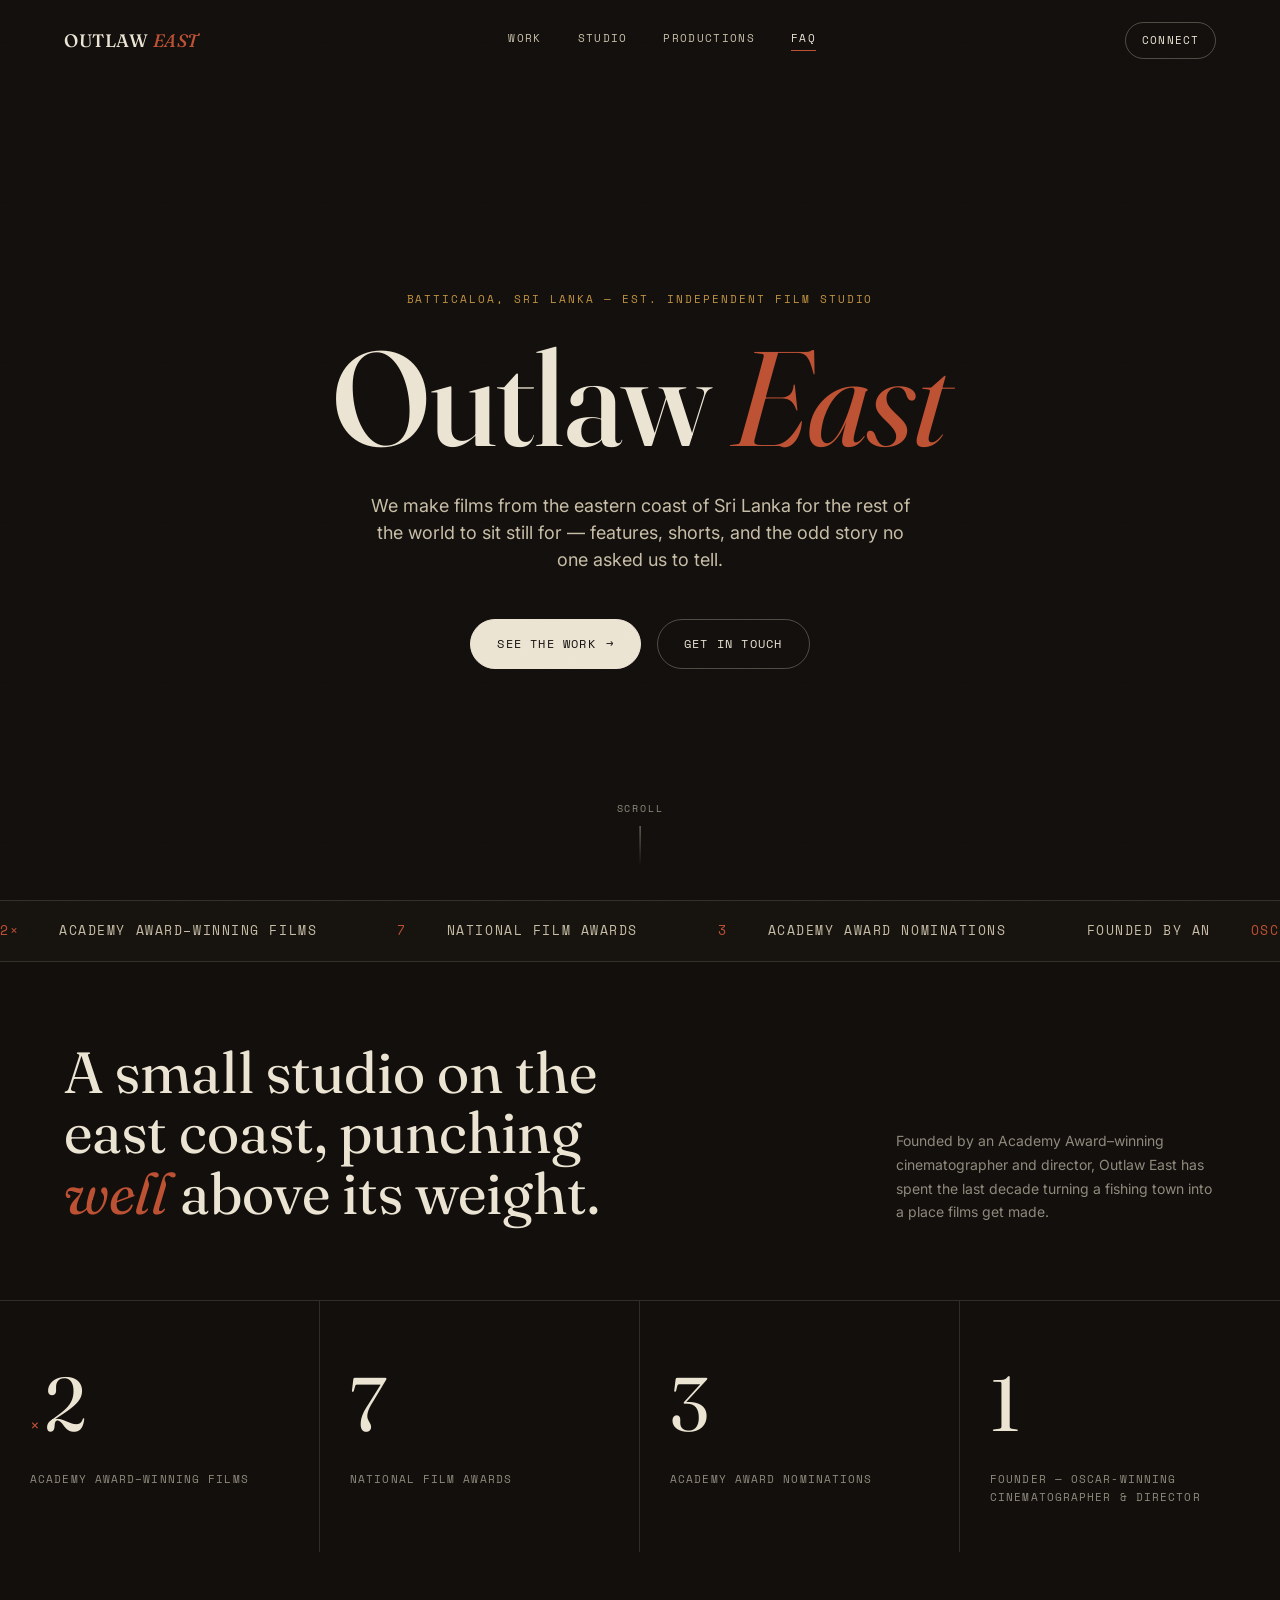
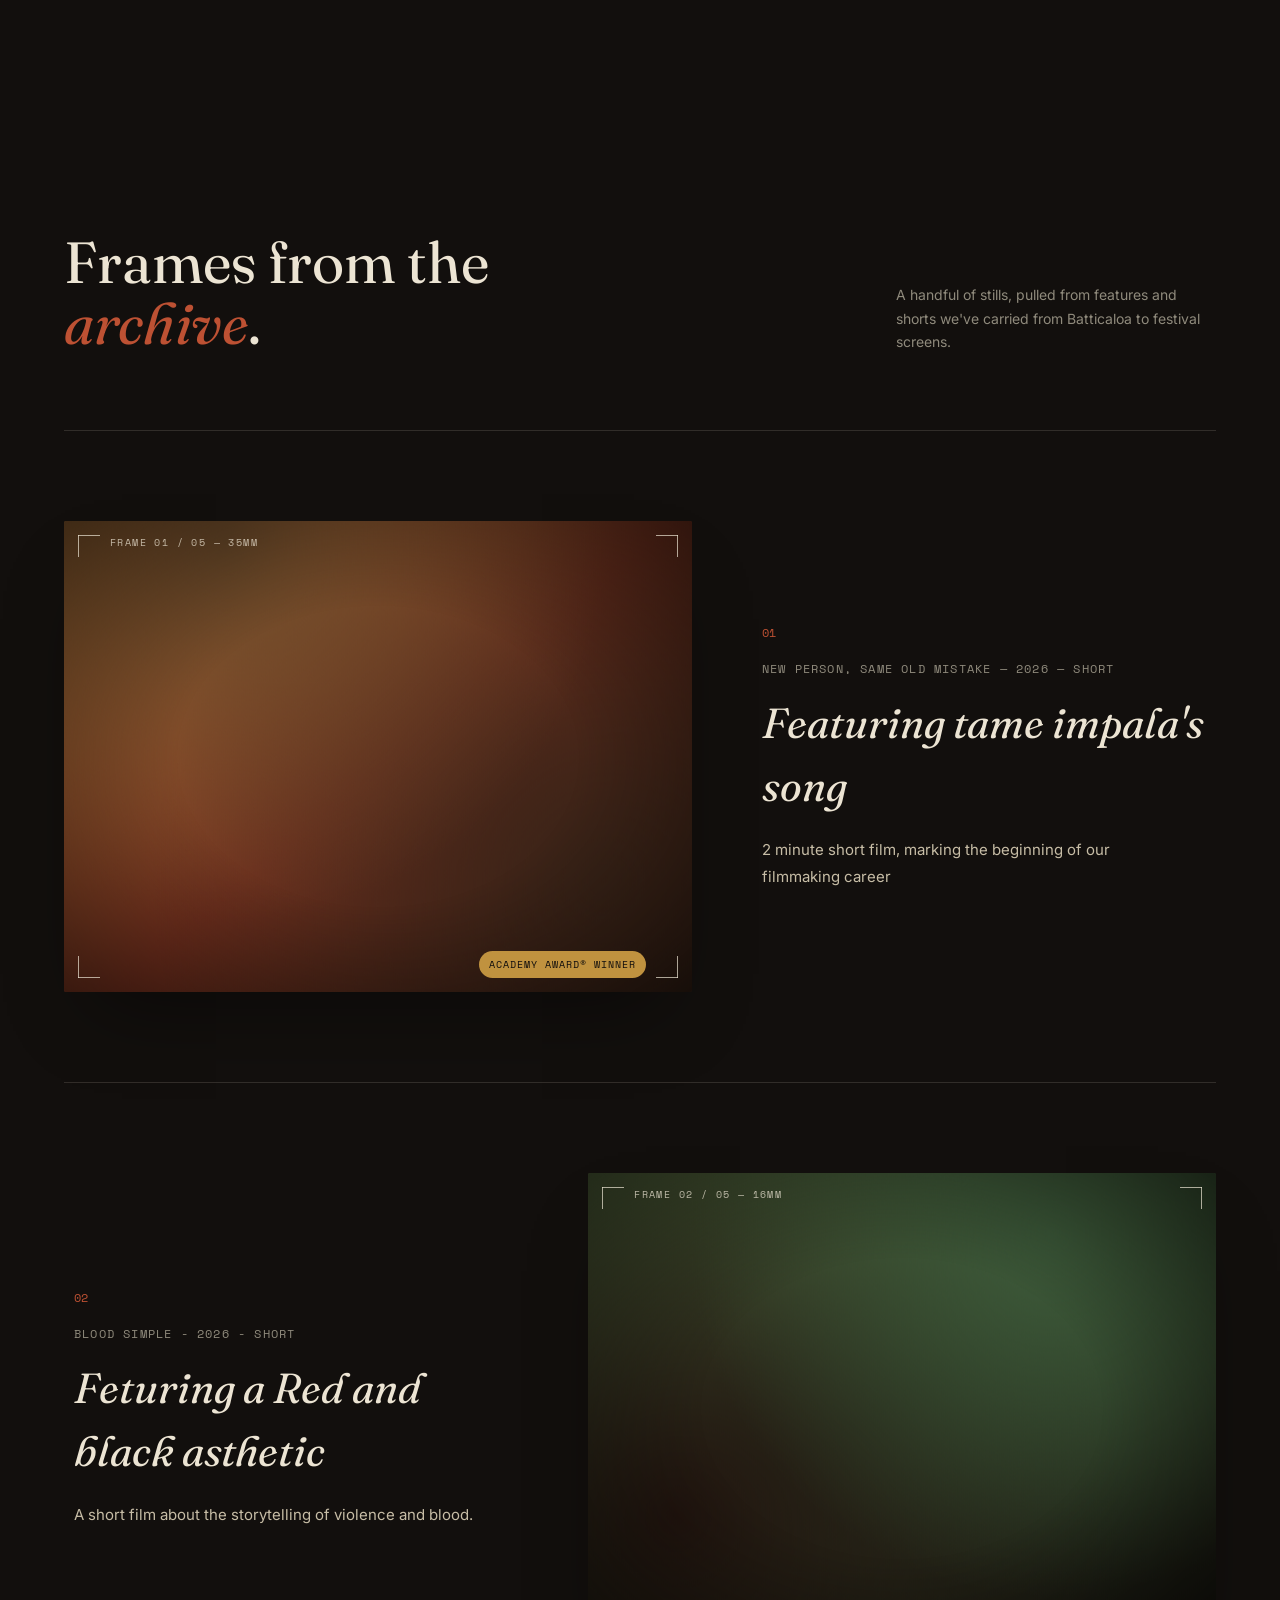
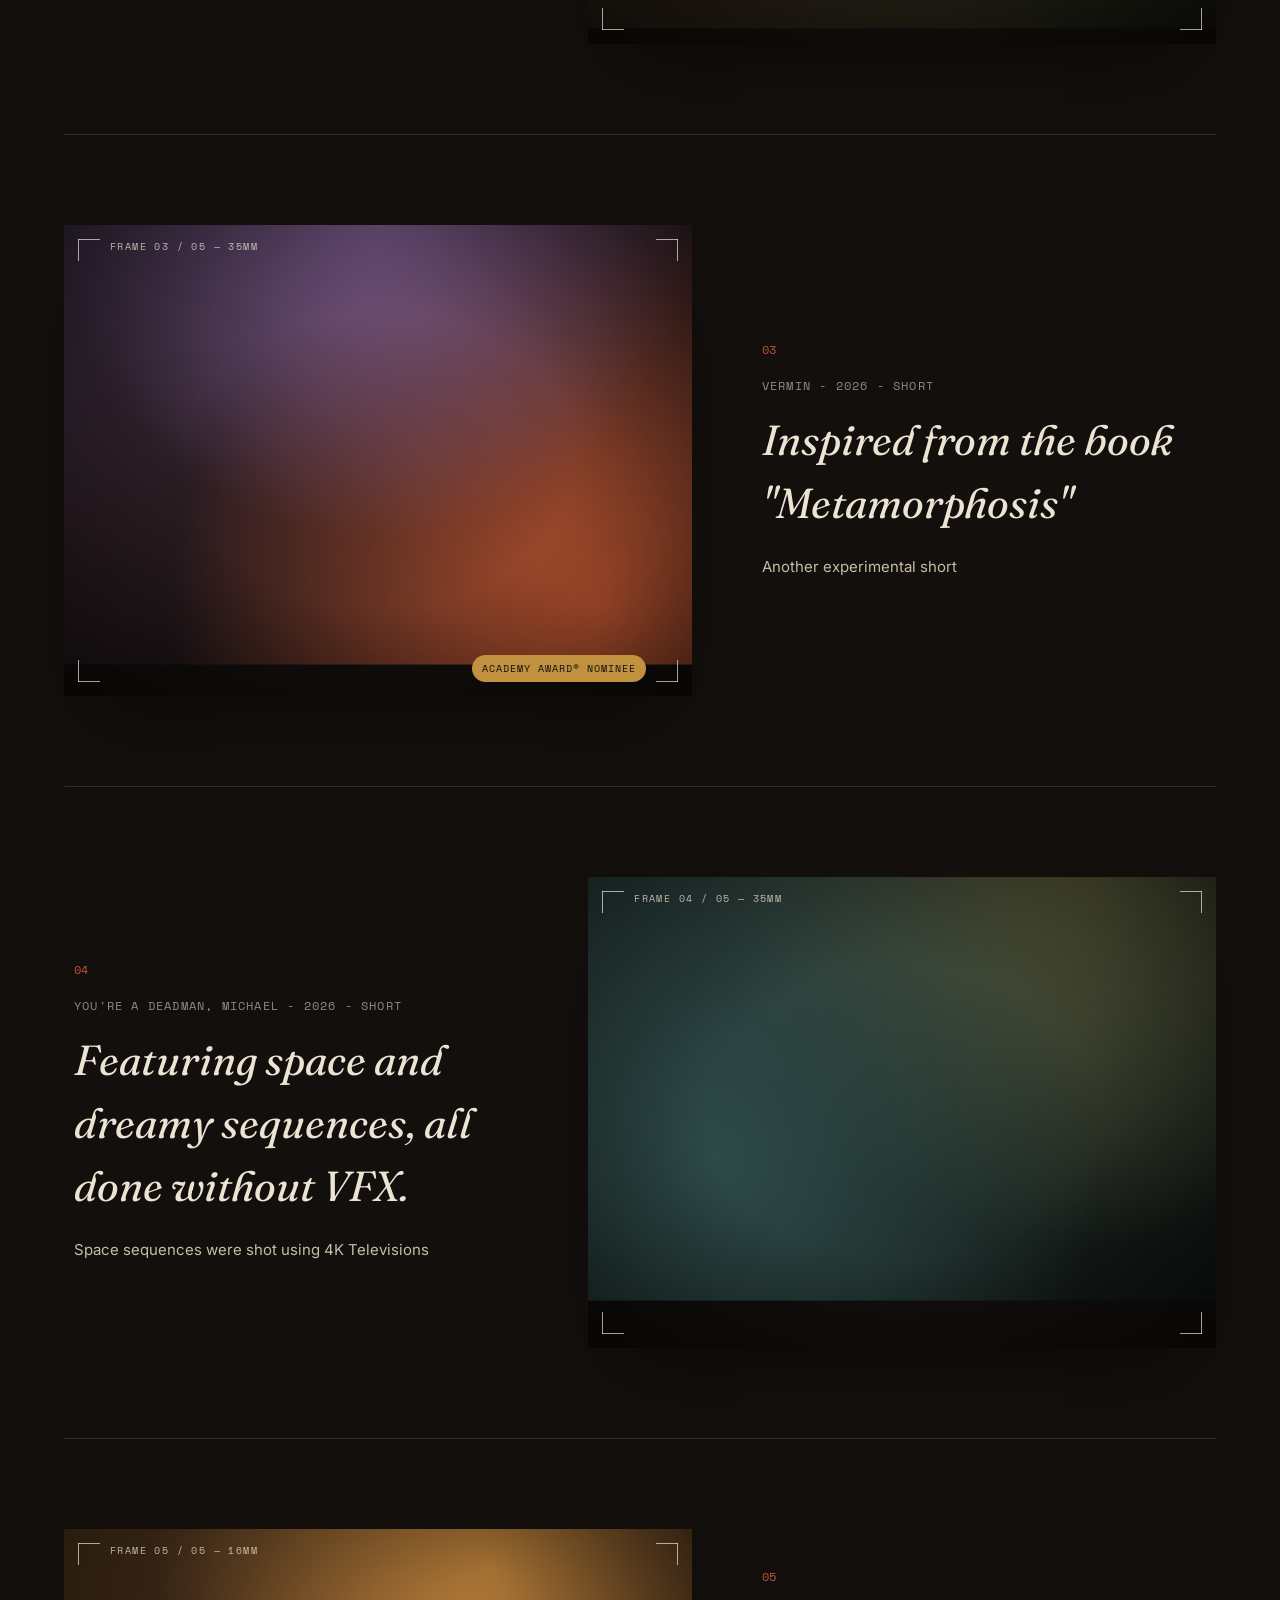
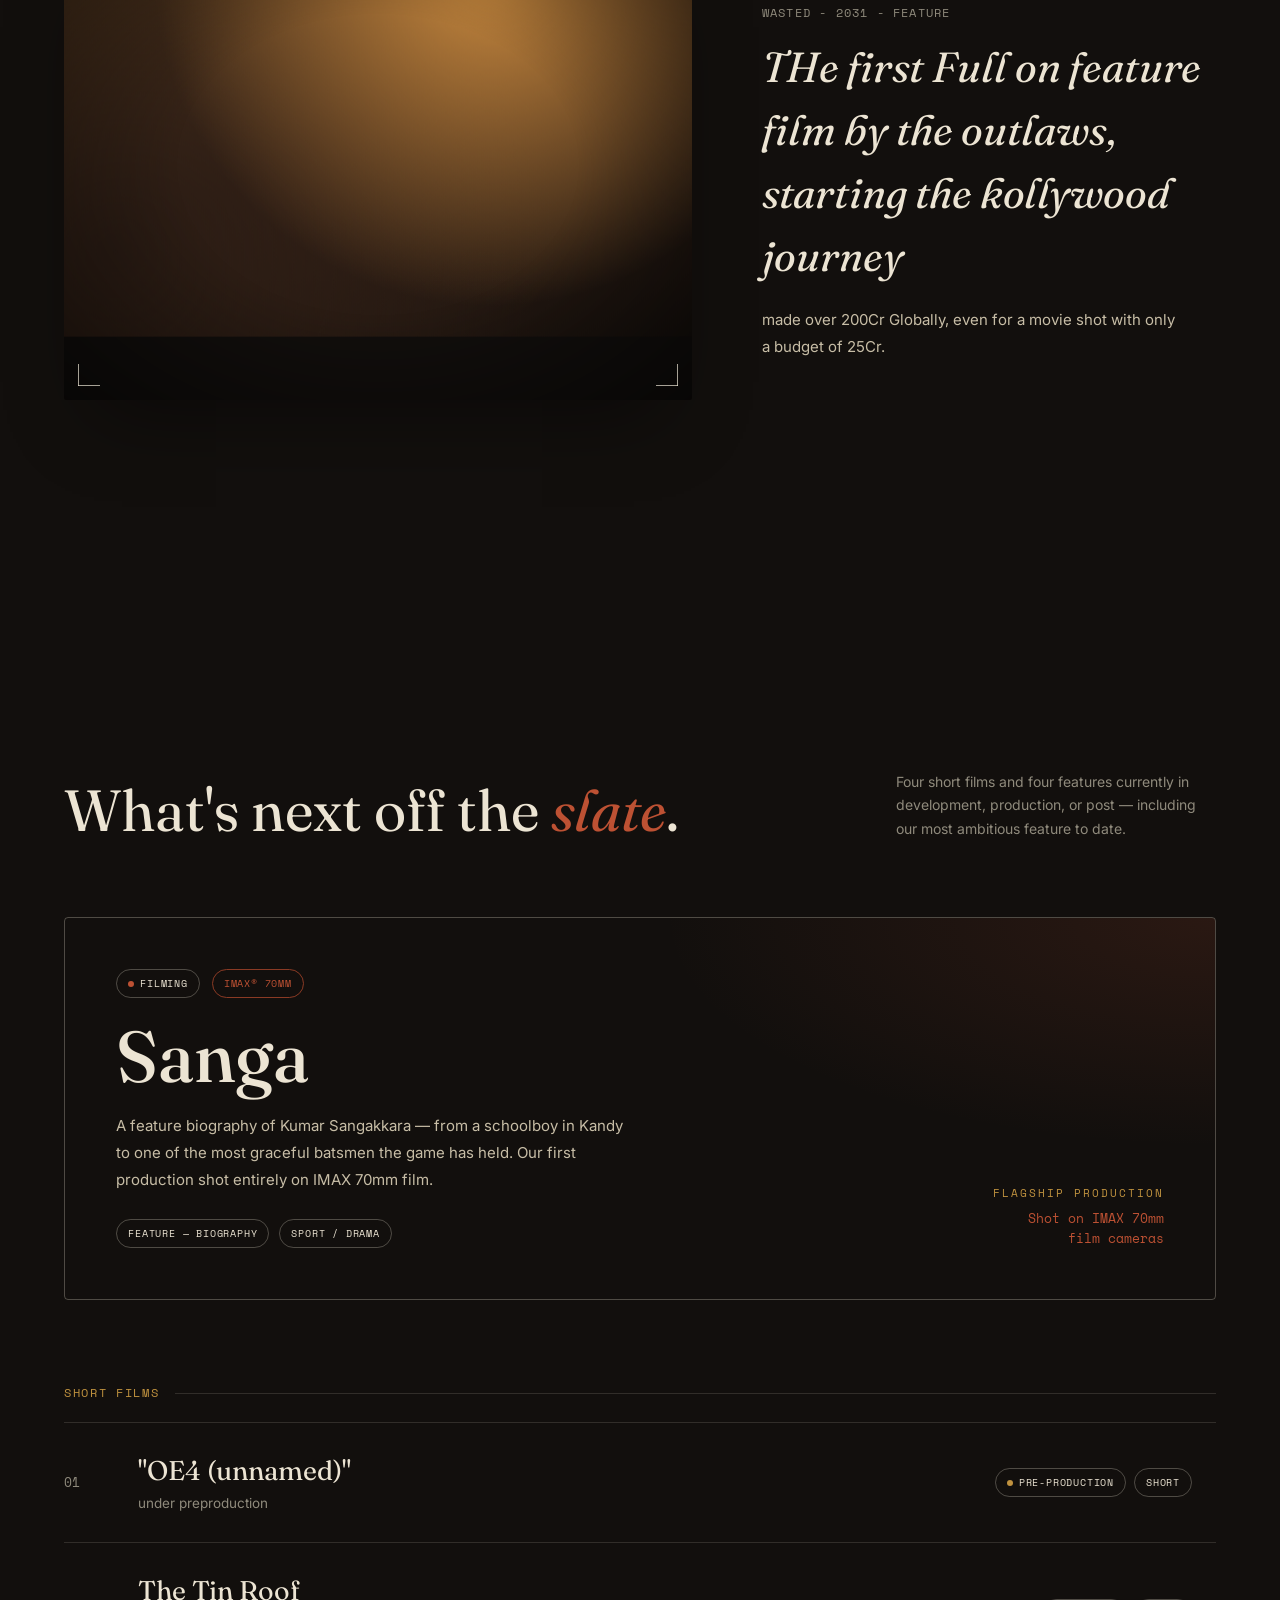
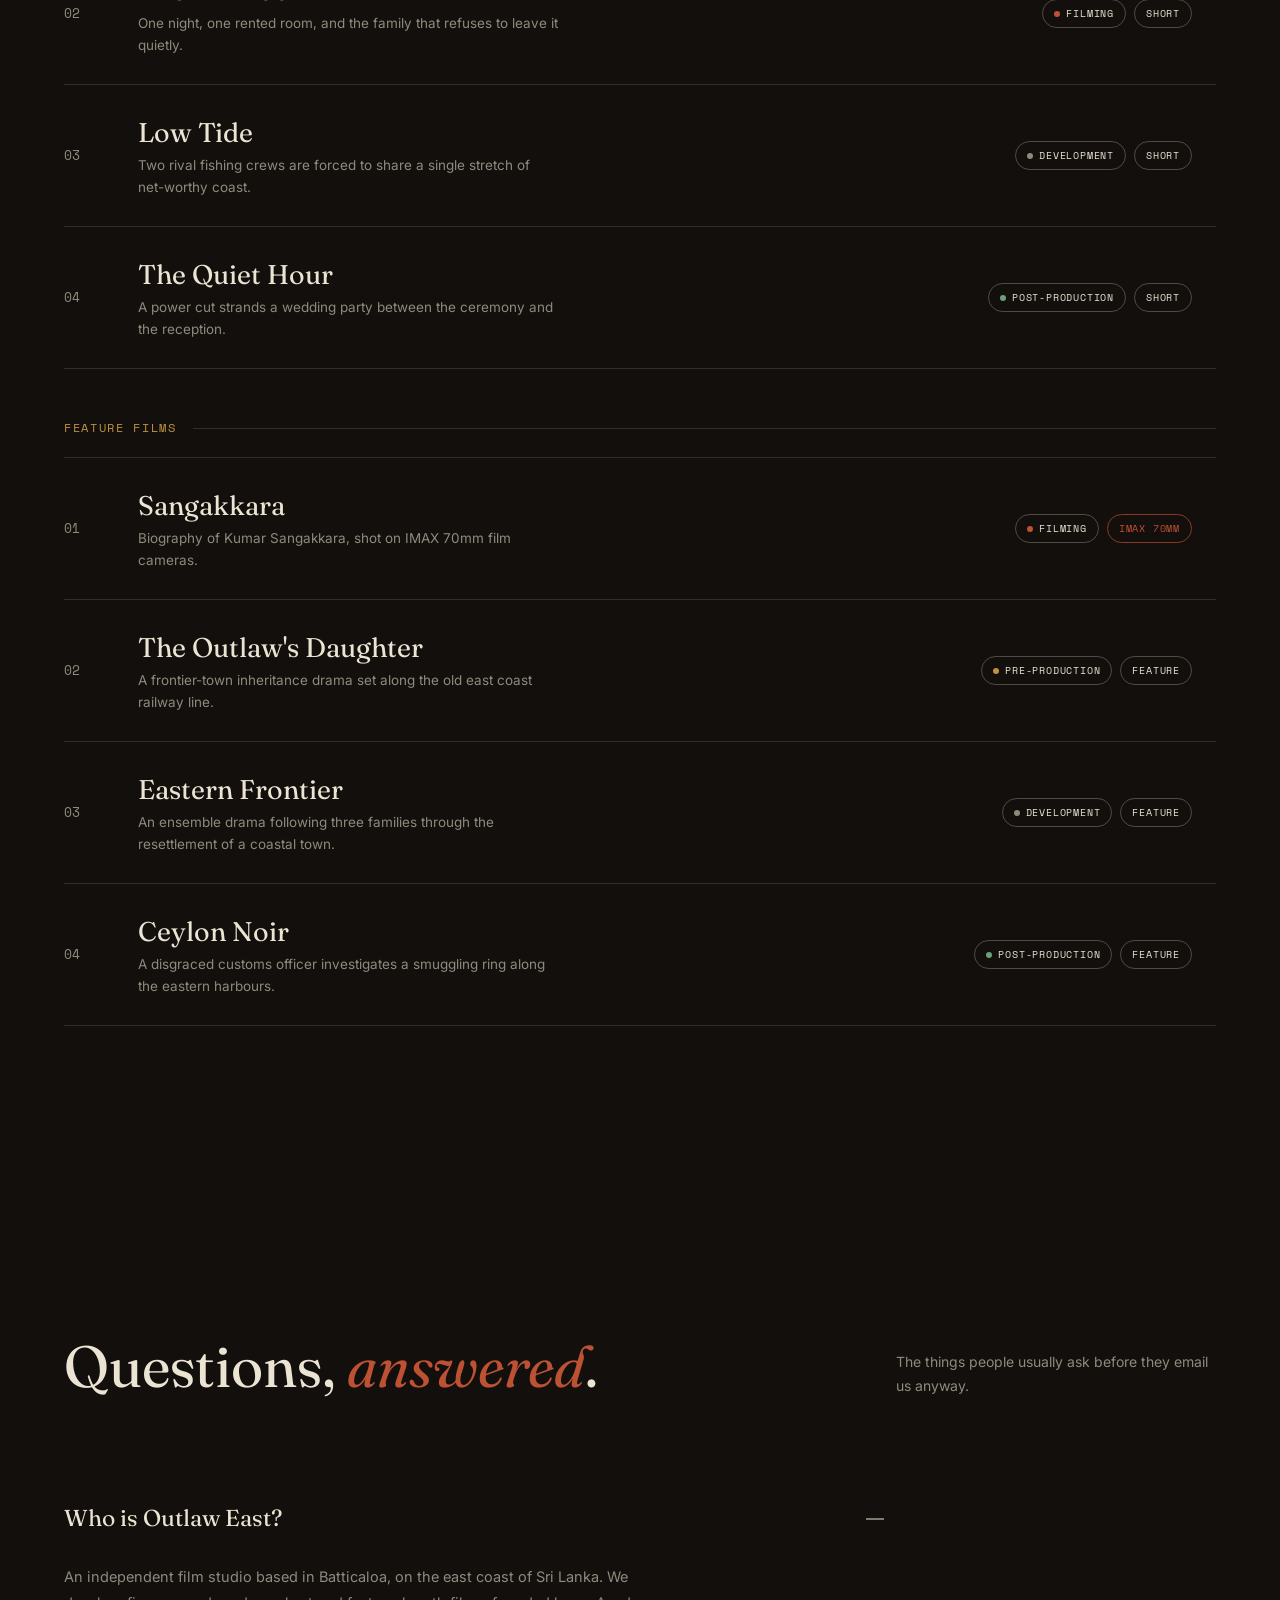
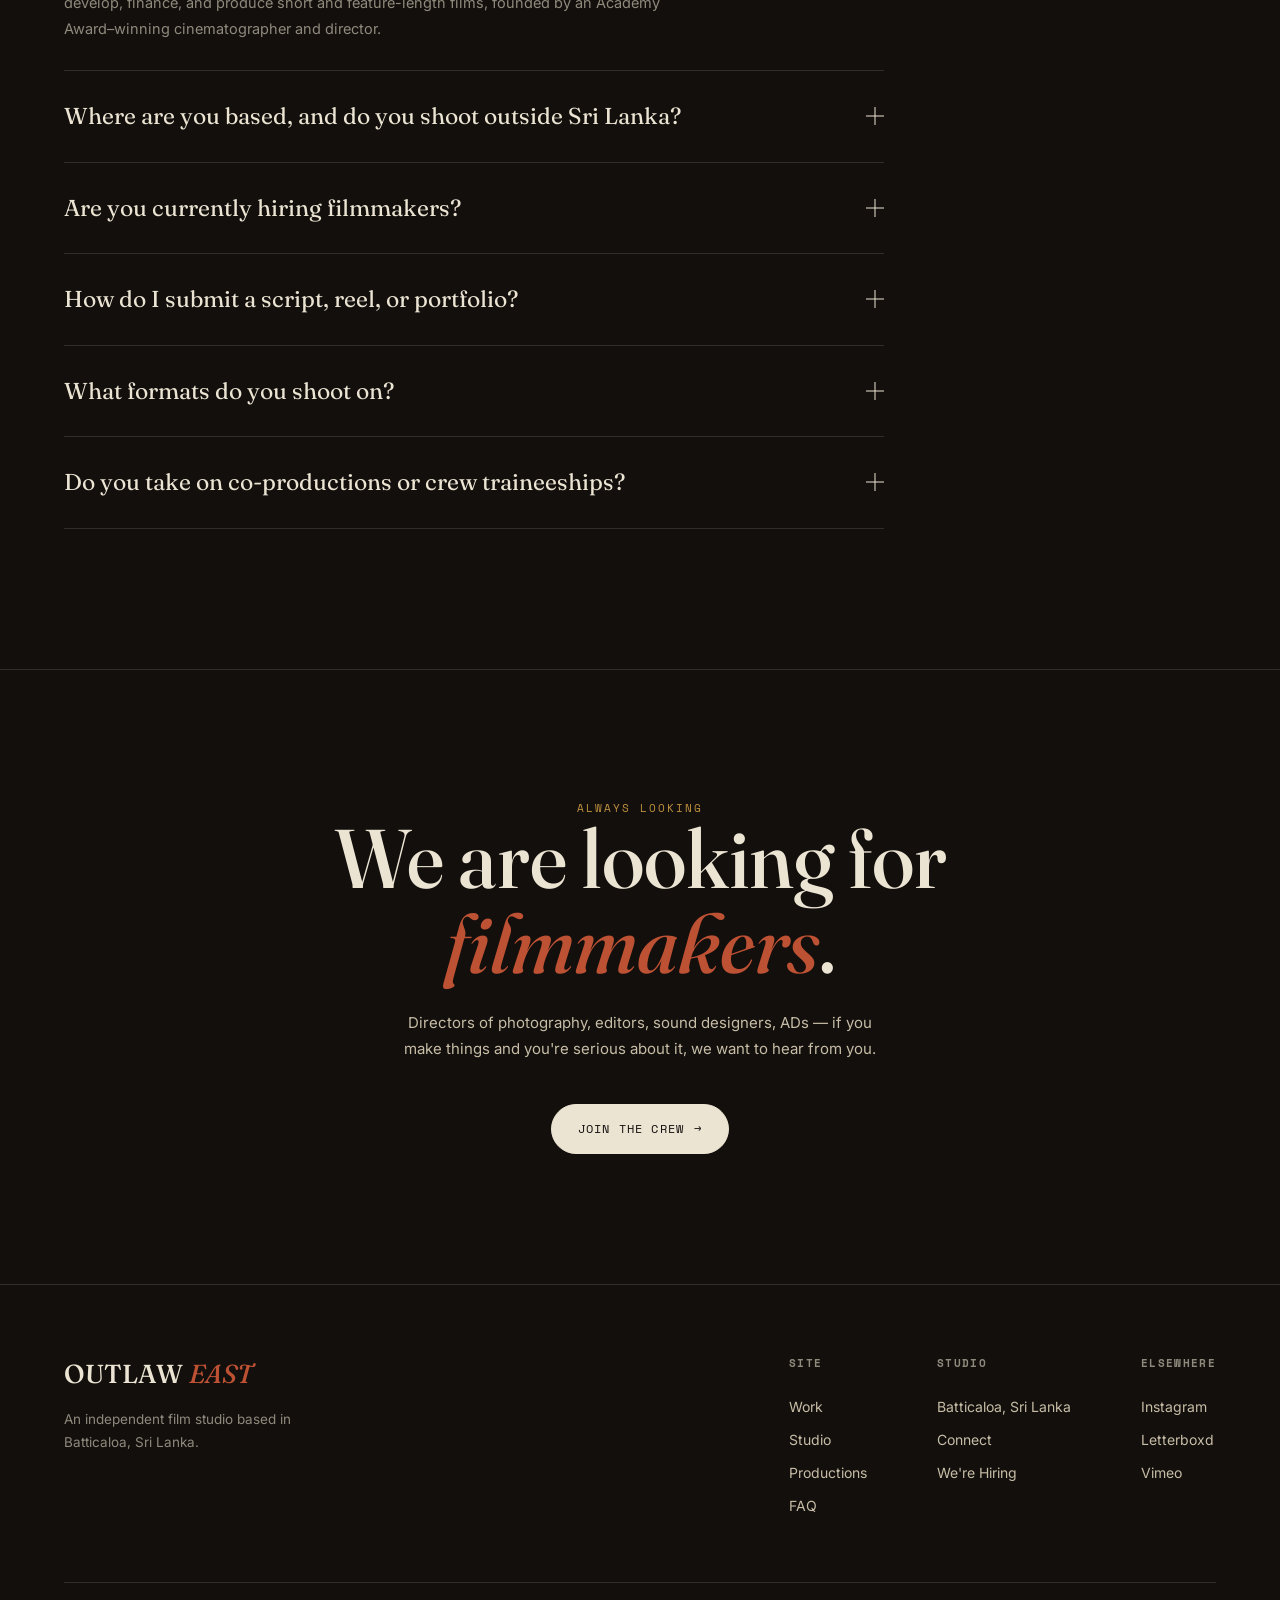
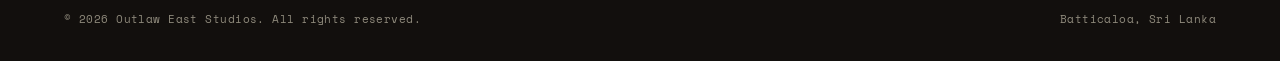
==== commit 201afc3e: "Update script source path in index.html" ====
--- a/index.html
+++ b/index.html
@@ -428,6 +428,6 @@
   </div>
 </footer>
 
-<script src="js/main.js"></script>
+<script src="./main.js"></script>
 </body>
 </html>
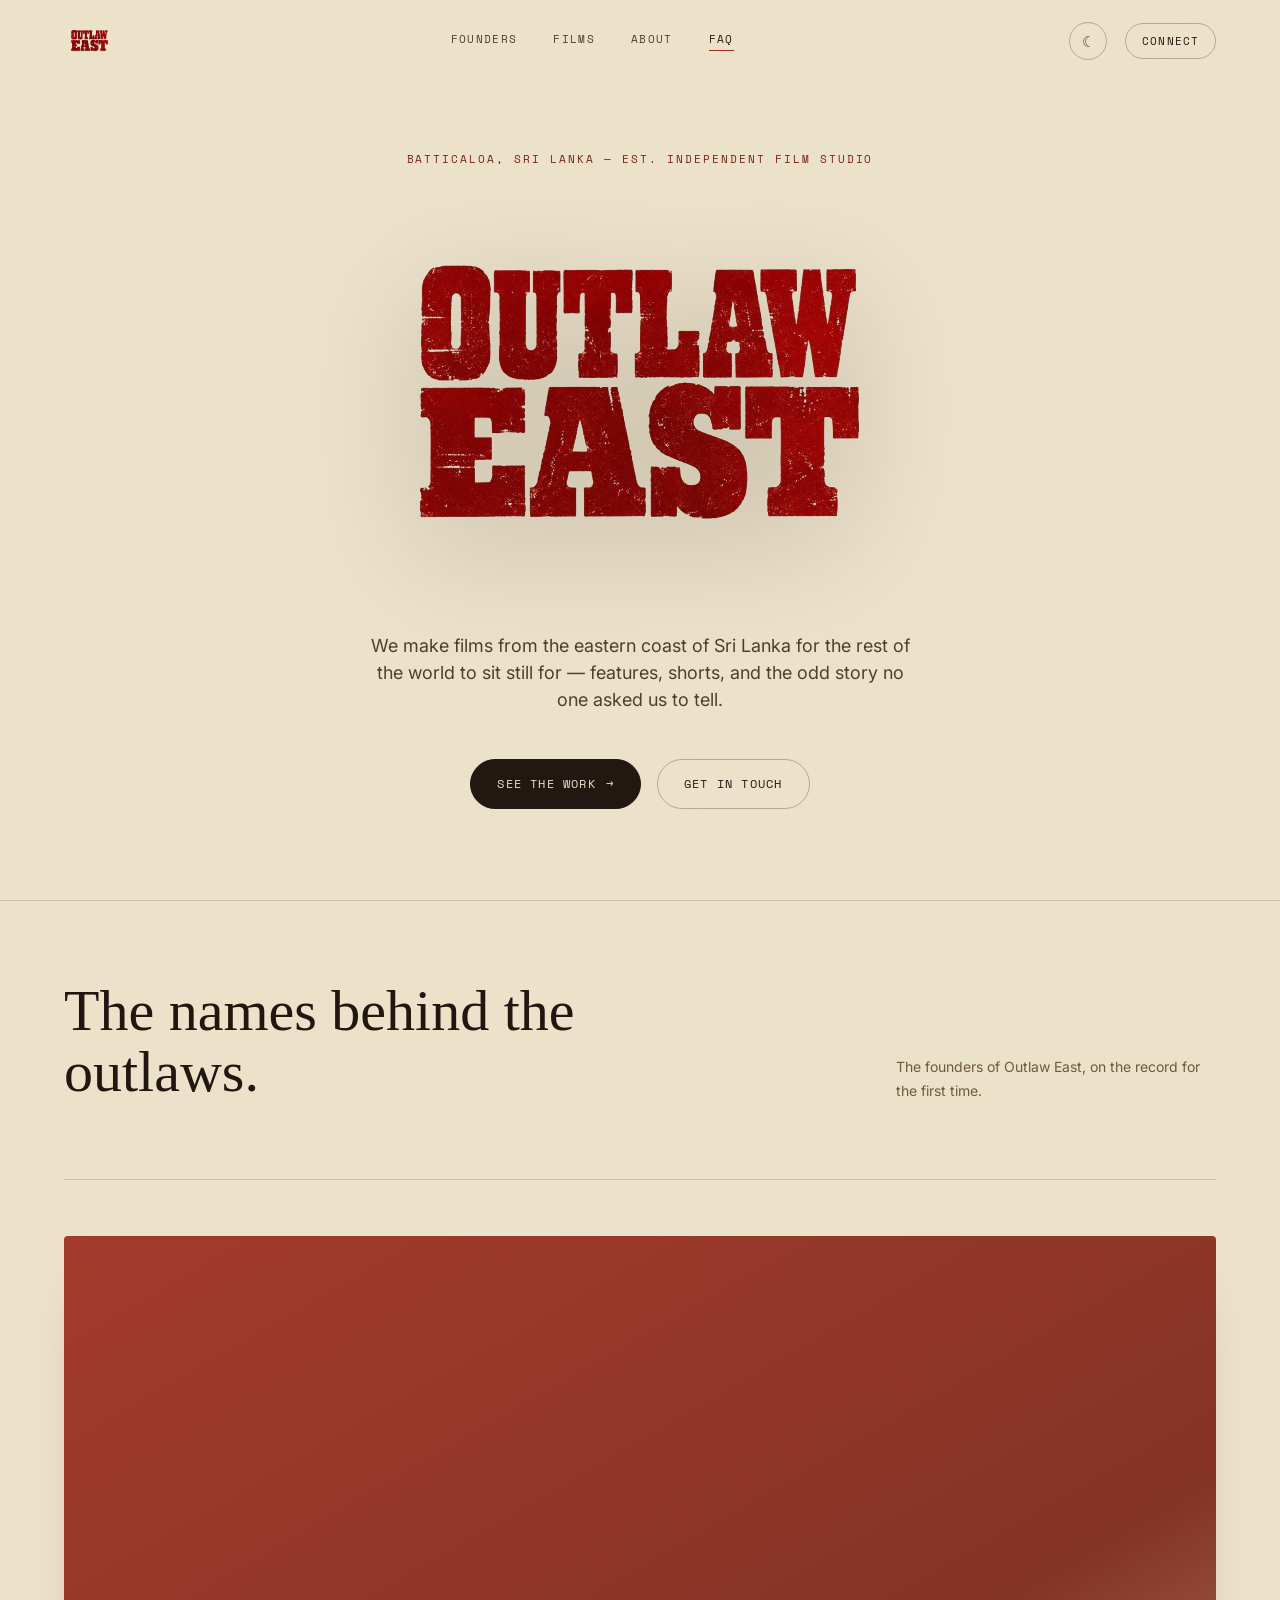
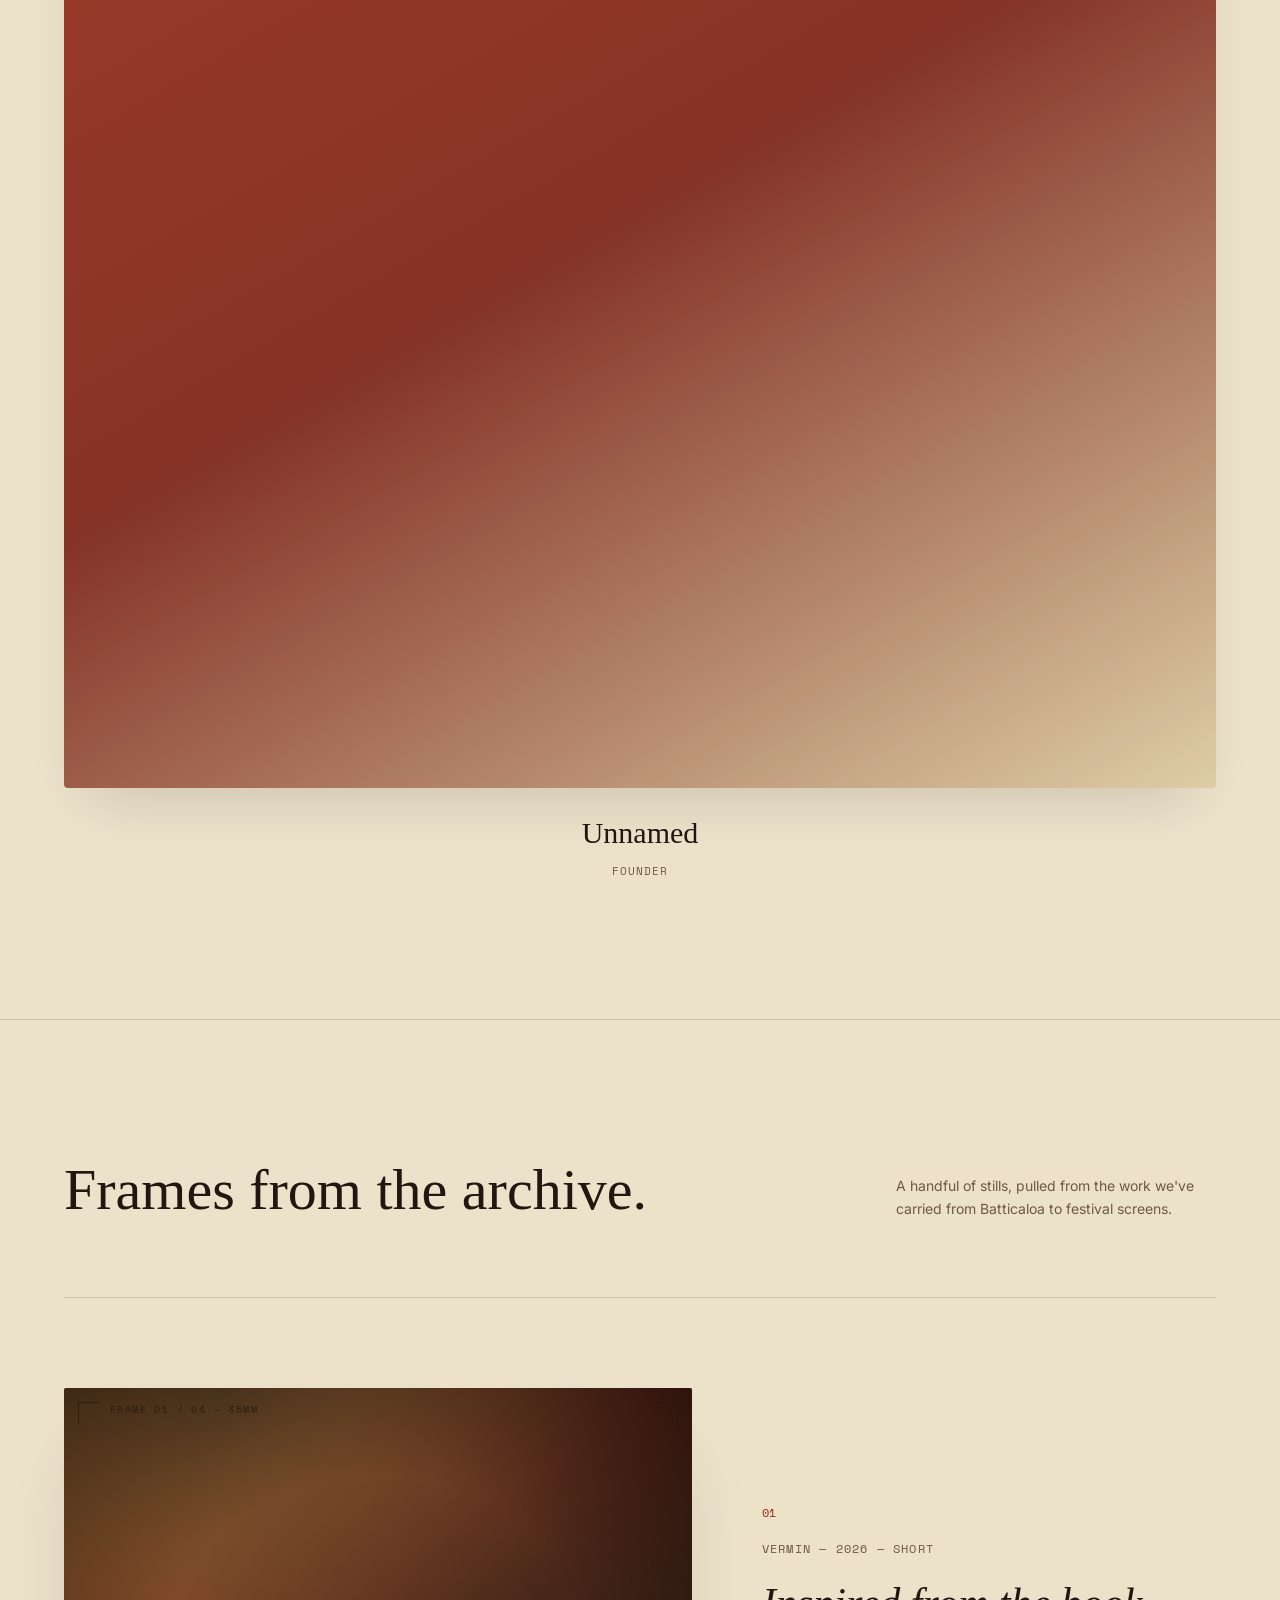
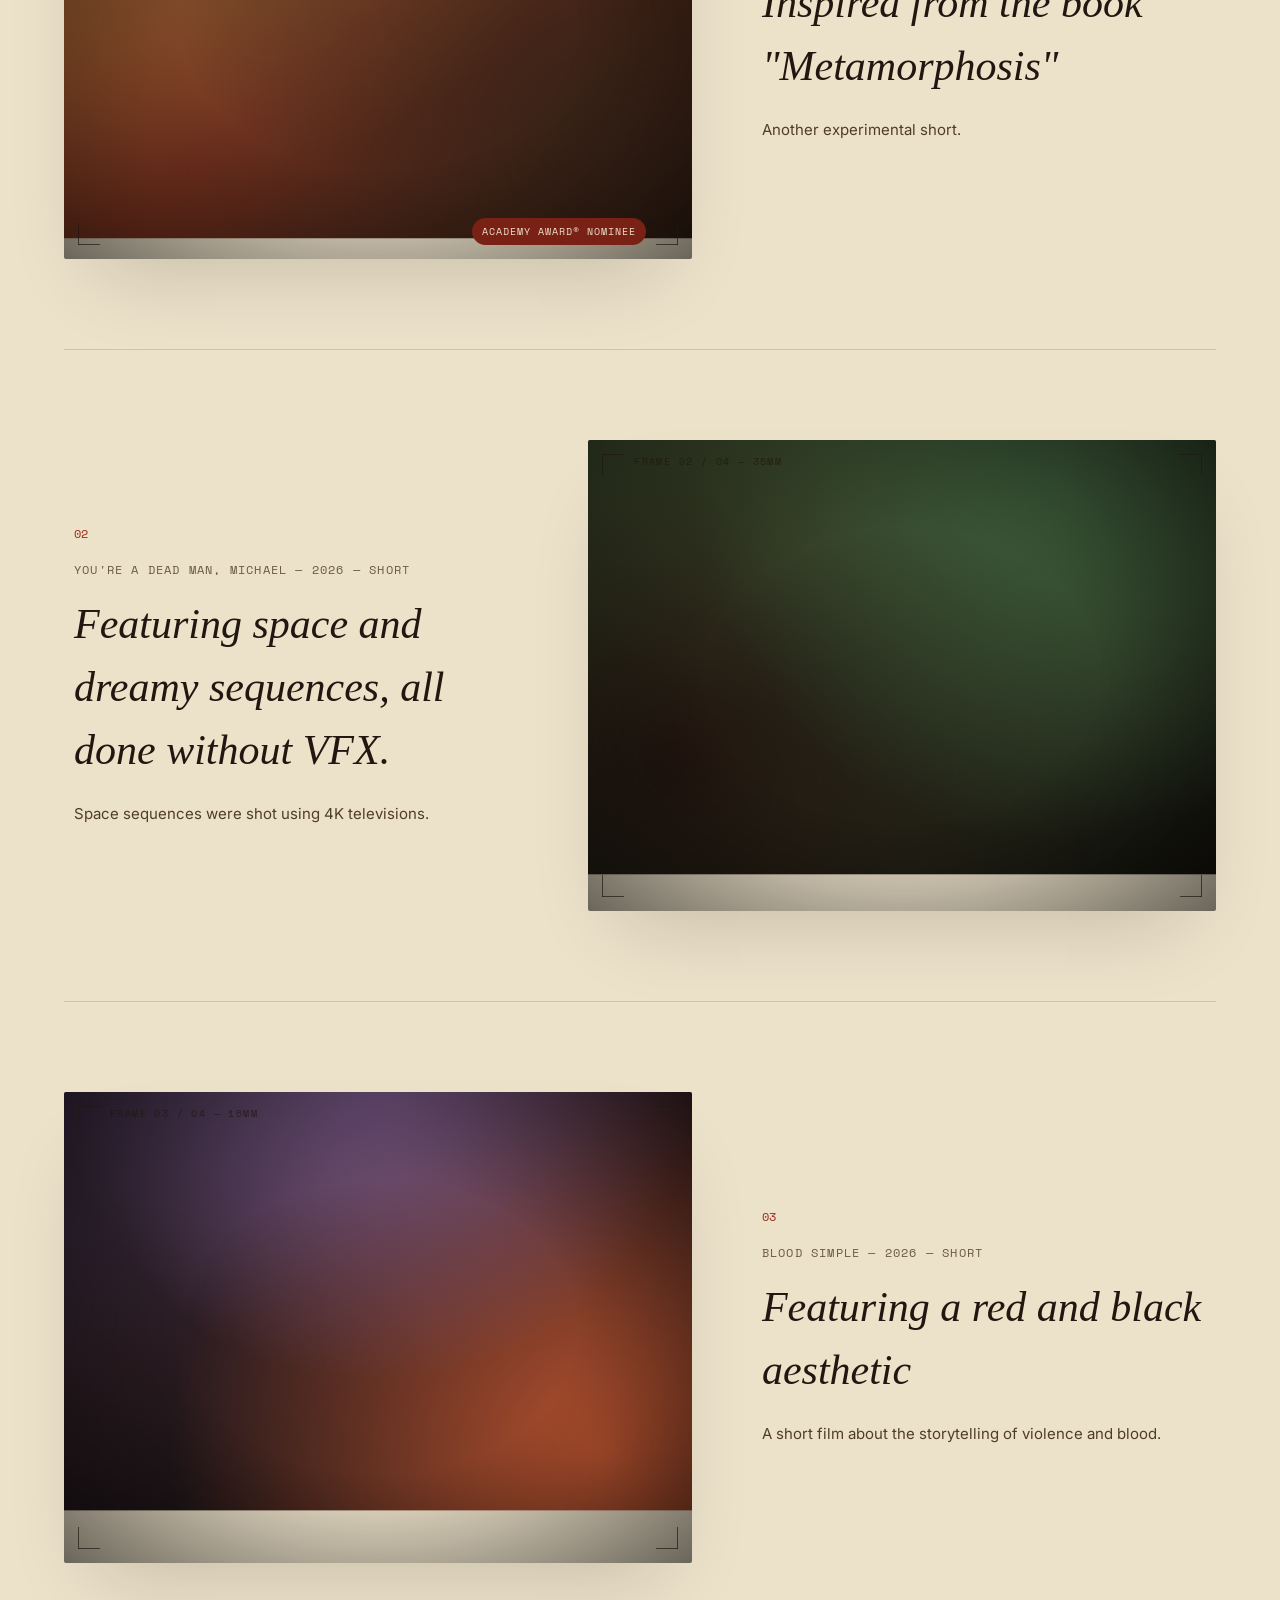
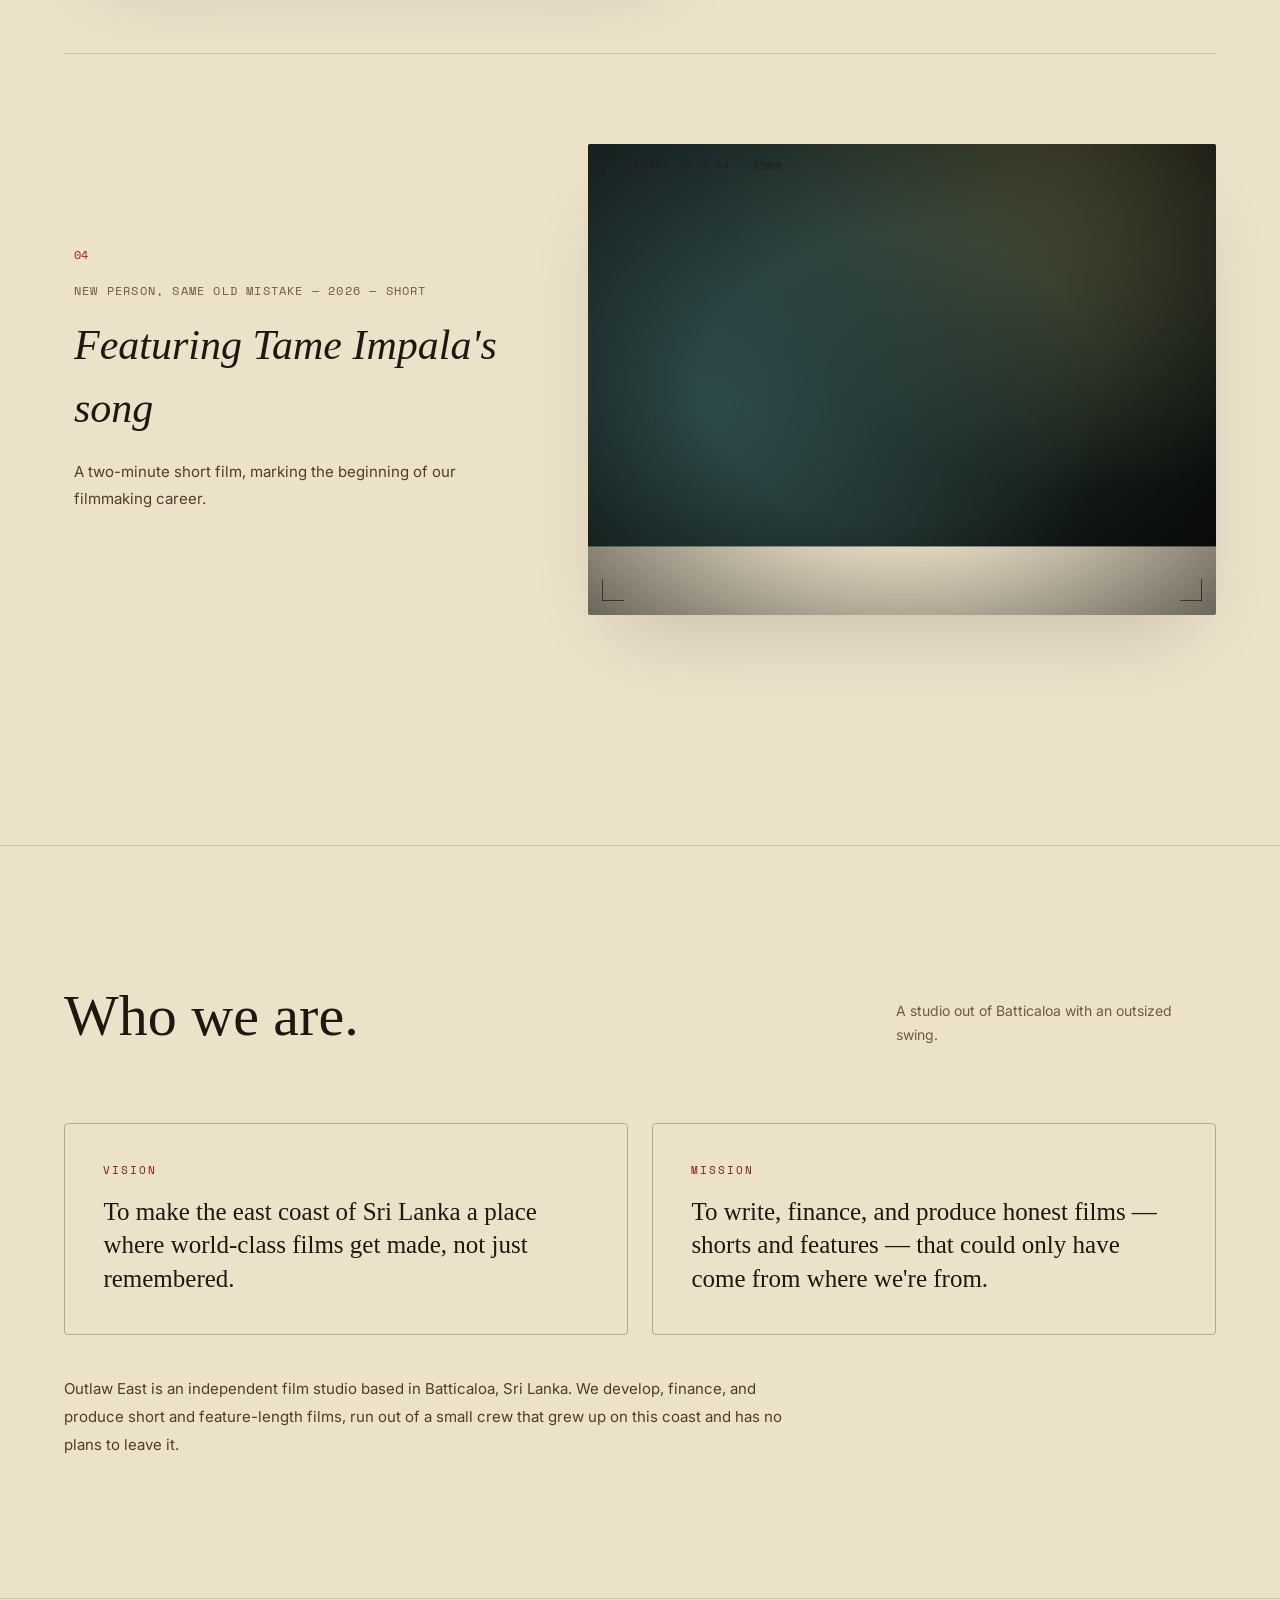
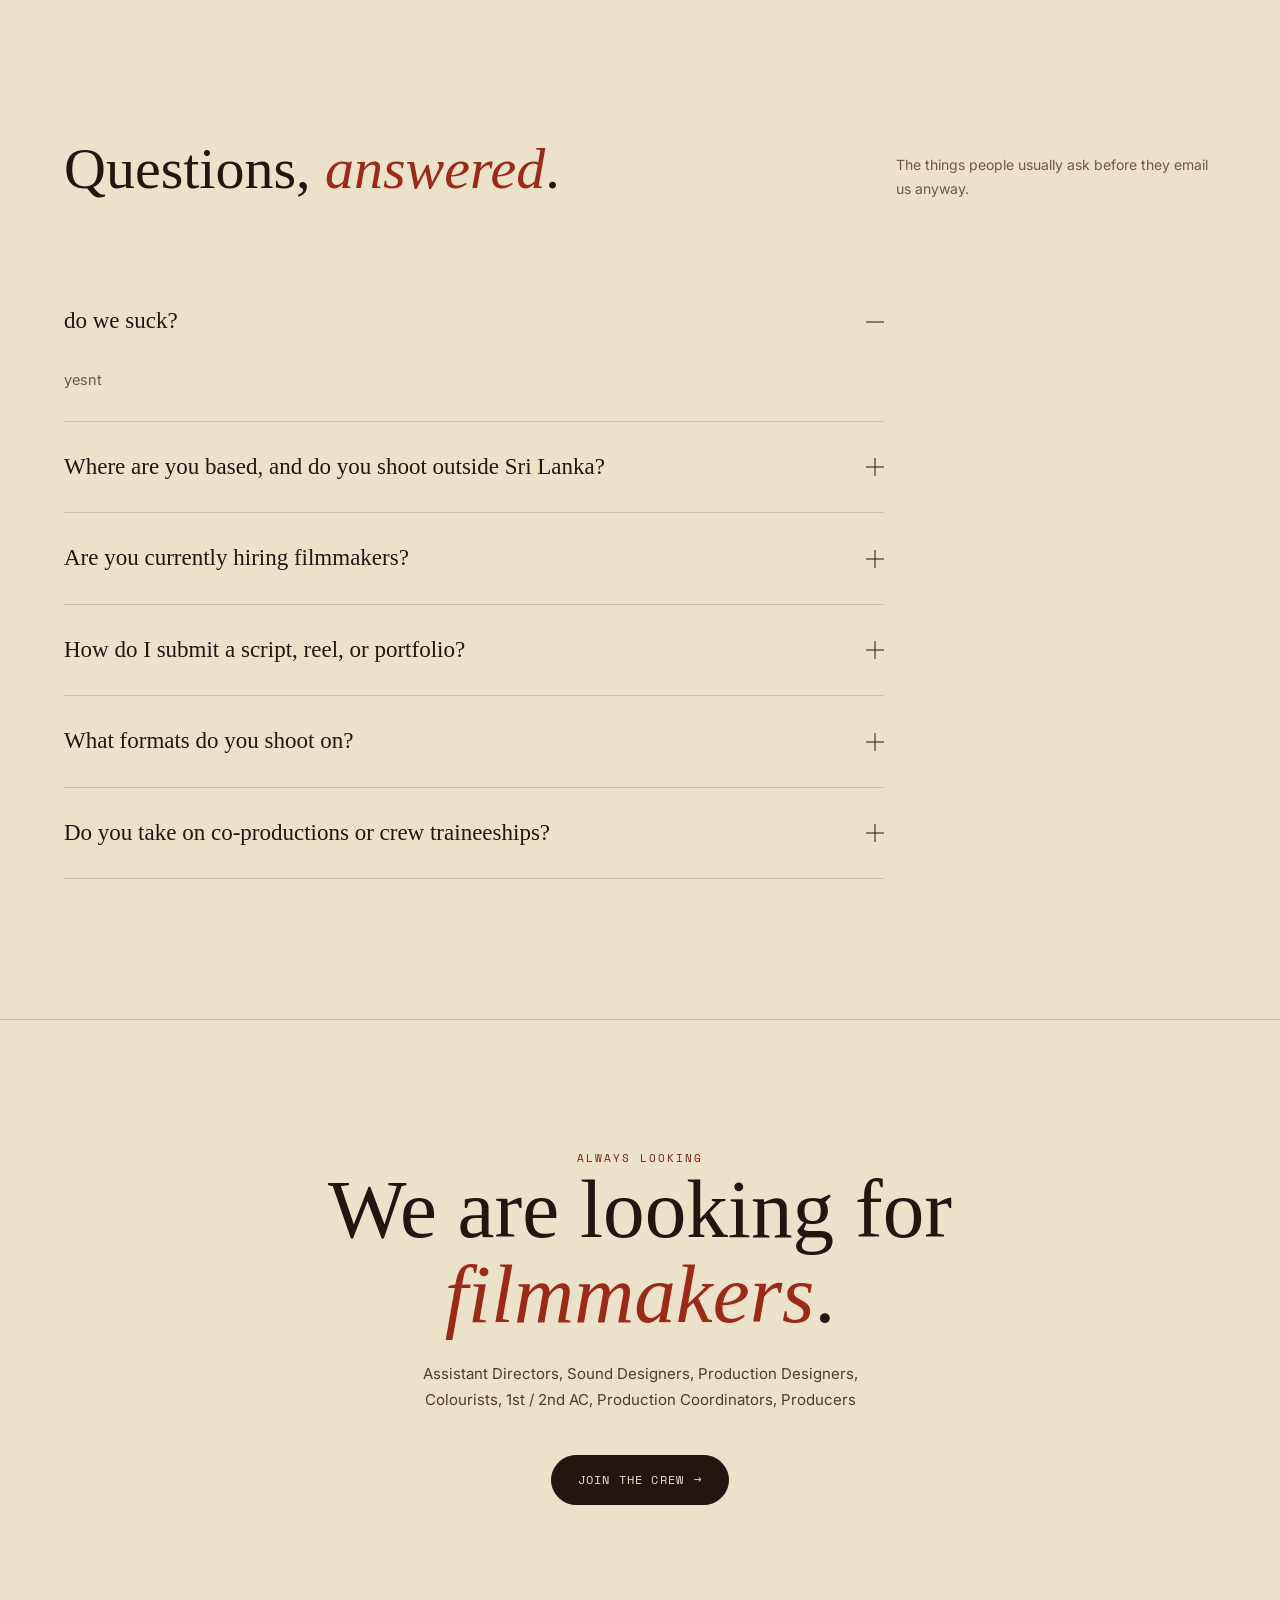
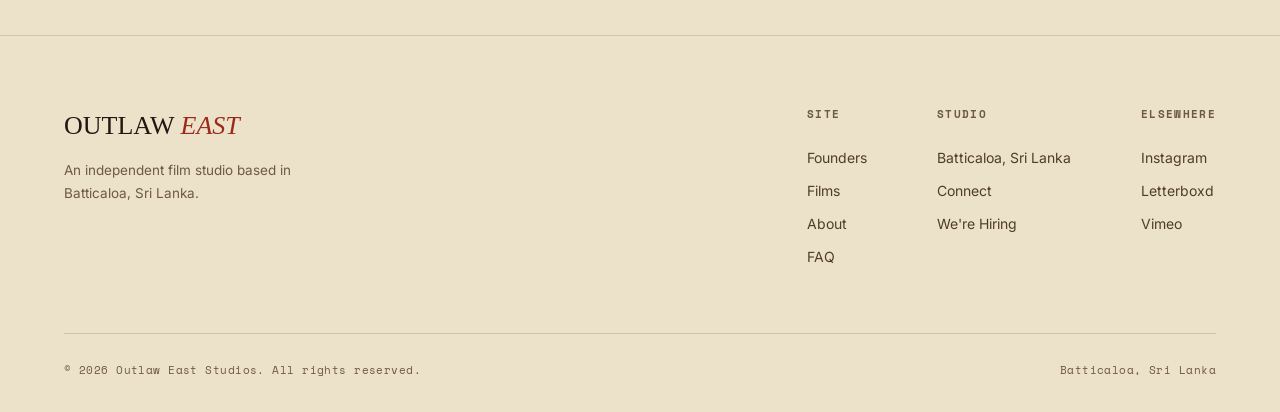
==== commit df6d9db4: "film" ====
--- a/index.html
+++ b/index.html
@@ -4,10 +4,11 @@
 <meta charset="UTF-8">
 <meta name="viewport" content="width=device-width, initial-scale=1.0">
 <title>Outlaw East — Film Studio, Batticaloa</title>
-<meta name="description" content="Outlaw East is an independent film studio based in Batticaloa, Sri Lanka. Two Academy Award–winning films, seven National Film Awards, three Academy Award nominations. Founded by an Oscar-winning cinematographer and director.">
+<meta name="description" content="Outlaw East is an independent film studio based in Batticaloa, Sri Lanka.">
 <link rel="preconnect" href="https://fonts.googleapis.com">
 <link rel="preconnect" href="https://fonts.gstatic.com" crossorigin>
 <link rel="stylesheet" href="./style.css">
+<link rel="icon" href="./assets/logo.jpg">
 </head>
 <body class="is-loading">
 
@@ -21,23 +22,33 @@
 <div class="cursor" id="cursor"><span></span></div>
 
 <header class="nav" id="nav">
-  <a href="index.html" class="nav__logo">OUTLAW <em>EAST</em></a>
+  <a href="index.html" class="nav__logo">
+    <img src="./assets/logo.jpg" data-logo-src="./assets/logo.jpg" data-logo-mark alt="Outlaw East" class="nav__logo-mark">
+  </a>
   <nav class="nav__links">
-    <a href="#work" data-navlink>Work</a>
-    <a href="#studio" data-navlink>Studio</a>
-    <a href="#productions" data-navlink>Productions</a>
+    <a href="#founders" data-navlink>Founders</a>
+    <a href="#films" data-navlink>Films</a>
+    <a href="#about" data-navlink>About</a>
     <a href="#faq" data-navlink>FAQ</a>
   </nav>
-  <a href="contact.html" class="nav__cta">Connect</a>
+  <div class="nav__right">
+    <button class="theme-toggle" data-theme-toggle title="Toggle light / dark mode">
+      <span class="theme-toggle__sun">☼</span><span class="theme-toggle__moon">☾</span>
+    </button>
+    <a href="contact.html" class="nav__cta">Connect</a>
+  </div>
   <button class="nav__toggle" id="navToggle" aria-label="Toggle menu"><span></span><span></span><span></span></button>
 </header>
 
 <div class="nav__mobile" id="navMobile">
-  <a href="#work">Work</a>
-  <a href="#studio">Studio</a>
-  <a href="#productions">Productions</a>
+  <a href="#founders">Founders</a>
+  <a href="#films">Films</a>
+  <a href="#about">About</a>
   <a href="#faq">FAQ</a>
   <a href="contact.html">Connect</a>
+  <button class="theme-toggle theme-toggle--mobile" data-theme-toggle>
+    <span class="theme-toggle__sun">☼</span><span class="theme-toggle__moon">☾</span><span class="theme-toggle__label">Light / Dark</span>
+  </button>
 </div>
 
 <main>
@@ -47,283 +58,68 @@
     <div class="hero__frame">
       <span class="tl"></span><span class="tr"></span><span class="bl"></span><span class="br"></span>
     </div>
-    <p class="eyebrow hero__location">Batticaloa, Sri Lanka — Est. Independent Film Studio</p>
-    <h1 class="hero__title">Outlaw <em>East</em></h1>
-    <p class="hero__desc">We make films from the eastern coast of Sri Lanka for the rest of the world to sit still for — features, shorts, and the odd story no one asked us to tell.</p>
+    <p class="eyebrow hero__location" data-hero-location>Batticaloa, Sri Lanka — Est. Independent Film Studio</p>
+    <h1 class="hero__title">
+      <img src="./assets/logo.jpg" data-logo-src="./assets/logo.jpg" data-logo-mark alt="Outlaw East" class="hero__logo-mark">
+      <span class="sr-only" data-hero-title>Outlaw East</span>
+    </h1>
+    <p class="hero__desc" data-hero-desc>We make films from the eastern coast of Sri Lanka for the rest of the world to sit still for — features, shorts, and the odd story no one asked us to tell.</p>
     <div class="hero__actions">
-      <a href="#work" class="btn btn--solid">See the Work <span class="btn__arrow">→</span></a>
+      <a href="#films" class="btn btn--solid">See the Work <span class="btn__arrow">→</span></a>
       <a href="contact.html" class="btn btn--ghost">Get in Touch</a>
-    </div>
-    <div class="hero__scroll"><span>SCROLL</span><i></i></div>
-  </section>
-
-  <!-- ACHIEVEMENTS MARQUEE -->
-  <div class="marquee" aria-hidden="false">
-    <div class="marquee__track">
-      <span>
-        <span><b>2×</b> Academy Award–Winning Films</span>
-        <span><b>7</b> National Film Awards</span>
-        <span><b>3</b> Academy Award Nominations</span>
-        <span>Founded by an <b>Oscar-Winning</b> Cinematographer &amp; Director</span>
-      </span>
-      <span aria-hidden="true">
-        <span><b>2×</b> Academy Award–Winning Films</span>
-        <span><b>7</b> National Film Awards</span>
-        <span><b>3</b> Academy Award Nominations</span>
-        <span>Founded by an <b>Oscar-Winning</b> Cinematographer &amp; Director</span>
-      </span>
-    </div>
-  </div>
-
-  <!-- STATS / STUDIO -->
-  <section class="section section--tight" id="studio">
-    <div class="wrap">
-      <div class="section__head" data-reveal>
-        <h2 class="section__title">A small studio on the east coast, punching <em>well</em> above its weight.</h2>
-        <p class="section__note">Founded by an Academy Award–winning cinematographer and director, Outlaw East has spent the last decade turning a fishing town into a place films get made.</p>
-      </div>
-    </div>
-    <div class="stats" data-reveal>
-      <div class="stat">
-        <div class="stat__num"><small>×</small><span data-count="2">0</span></div>
-        <div class="stat__label">Academy Award–Winning Films</div>
-      </div>
-      <div class="stat">
-        <div class="stat__num"><span data-count="7">0</span></div>
-        <div class="stat__label">National Film Awards</div>
-      </div>
-      <div class="stat">
-        <div class="stat__num"><span data-count="3">0</span></div>
-        <div class="stat__label">Academy Award Nominations</div>
-      </div>
-      <div class="stat">
-        <div class="stat__num"><span data-count="1">0</span></div>
-        <div class="stat__label">Founder — Oscar-Winning Cinematographer &amp; Director</div>
-      </div>
     </div>
   </section>
 
-  <!-- WORK / GALLERY -->
-  <section class="section" id="work">
+  <div class="divider" data-reveal-line></div>
+
+  <!-- FOUNDERS -->
+  <section class="section section--tight" id="founders">
     <div class="wrap">
       <div class="section__head" data-reveal>
-        <h2 class="section__title">Frames from the <em>archive</em>.</h2>
-        <p class="section__note">A handful of stills, pulled from features and shorts we've carried from Batticaloa to festival screens.</p>
+        <h2 class="section__title" data-founders-heading></h2>
+        <p class="section__note" data-founders-note></p>
       </div>
-    </div>
-
-    <div class="wrap">
-      <article class="frame" data-reveal>
-        <div class="frame__visual">
-          <div class="frame__visual-inner" style="background-image: radial-gradient(circle at 30% 20%, #6b4a2a 0%, transparent 55%), radial-gradient(circle at 80% 80%, #3a2418 0%, transparent 60%), linear-gradient(140deg,#c98a3f,#7a3320 55%,#1c130d);"></div>
-          <div class="frame__vignette"></div>
-          <span class="frame__tag">FRAME 01 / 05 — 35MM</span>
-          <span class="frame__corner c-tl"></span><span class="frame__corner c-tr"></span><span class="frame__corner c-bl"></span><span class="frame__corner c-br"></span>
-          <span class="frame__award">Academy Award® Winner</span>
-        </div>
-        <div class="frame__body">
-          <span class="frame__index">01</span>
-          <p class="frame__film">New person, Same old mistake — 2026 — Short</p>
-          <h3 class="frame__title">Featuring tame impala's song</h3>
-          <p class="frame__caption">2 minute short film, marking the beginning of our filmmaking career</p>
-        </div>
-      </article>
-
-      <article class="frame" data-reveal>
-        <div class="frame__visual">
-          <div class="frame__visual-inner" style="background-image: radial-gradient(circle at 70% 30%, #3d5a3a 0%, transparent 55%), radial-gradient(circle at 20% 80%, #22150f 0%, transparent 60%), linear-gradient(150deg,#6d8a52,#2c3a24 55%,#14100c);"></div>
-          <div class="frame__vignette"></div>
-          <span class="frame__tag">FRAME 02 / 05 — 16MM</span>
-          <span class="frame__corner c-tl"></span><span class="frame__corner c-tr"></span><span class="frame__corner c-bl"></span><span class="frame__corner c-br"></span>
-        </div>
-        <div class="frame__body">
-          <span class="frame__index">02</span>
-          <p class="frame__film">BLOOD SIMPLE - 2026 - Short</p>
-          <h3 class="frame__title">Feturing a Red and black asthetic</h3>
-          <p class="frame__caption">A short film about the storytelling of violence and blood.</p>
-        </div>
-      </article>
-
-      <article class="frame" data-reveal>
-        <div class="frame__visual">
-          <div class="frame__visual-inner" style="background-image: radial-gradient(circle at 50% 20%, #7a5a8a 0%, transparent 55%), radial-gradient(circle at 80% 90%, #b6522f 0%, transparent 55%), linear-gradient(160deg,#4a3a5c,#2a1c22 55%,#120f0d);"></div>
-          <div class="frame__vignette"></div>
-          <span class="frame__tag">FRAME 03 / 05 — 35MM</span>
-          <span class="frame__corner c-tl"></span><span class="frame__corner c-tr"></span><span class="frame__corner c-bl"></span><span class="frame__corner c-br"></span>
-          <span class="frame__award">Academy Award® Nominee</span>
-        </div>
-        <div class="frame__body">
-          <span class="frame__index">03</span>
-          <p class="frame__film">VERMIN - 2026 - Short</p>
-          <h3 class="frame__title">Inspired from the book "Metamorphosis"</h3>
-          <p class="frame__caption">Another experimental short</p>
-        </div>
-      </article>
-
-      <article class="frame" data-reveal>
-        <div class="frame__visual">
-          <div class="frame__visual-inner" style="background-image: radial-gradient(circle at 25% 75%, #2e4a4a 0%, transparent 55%), radial-gradient(circle at 75% 20%, #5a5a3a 0%, transparent 55%), linear-gradient(145deg,#3d5555,#1c2a24 55%,#0f1210);"></div>
-          <div class="frame__vignette"></div>
-          <span class="frame__tag">FRAME 04 / 05 — 35MM</span>
-          <span class="frame__corner c-tl"></span><span class="frame__corner c-tr"></span><span class="frame__corner c-bl"></span><span class="frame__corner c-br"></span>
-        </div>
-        <div class="frame__body">
-          <span class="frame__index">04</span>
-          <p class="frame__film">You're a deadman, Michael - 2026 - Short</p>
-          <h3 class="frame__title">Featuring space and dreamy sequences, all done without VFX.</h3>
-          <p class="frame__caption">Space sequences were shot using 4K Televisions</p>
-        </div>
-      </article>
-
-      <article class="frame" data-reveal>
-        <div class="frame__visual">
-          <div class="frame__visual-inner" style="background-image: radial-gradient(circle at 65% 35%, #c98a3f 0%, transparent 55%), radial-gradient(circle at 15% 85%, #2a1c14 0%, transparent 55%), linear-gradient(150deg,#8a6030,#3a2418 55%,#130f0c);"></div>
-          <div class="frame__vignette"></div>
-          <span class="frame__tag">FRAME 05 / 05 — 16MM</span>
-          <span class="frame__corner c-tl"></span><span class="frame__corner c-tr"></span><span class="frame__corner c-bl"></span><span class="frame__corner c-br"></span>
-        </div>
-        <div class="frame__body">
-          <span class="frame__index">05</span>
-          <p class="frame__film">Wasted - 2031 - Feature</p>
-          <h3 class="frame__title">THe first Full on feature film by the outlaws, starting the kollywood journey</h3>
-          <p class="frame__caption">made over 200Cr Globally, even for a movie shot with only a budget of 25Cr.</p>
-        </div>
-      </article>
+      <div class="founders-grid" data-founders-grid></div>
     </div>
   </section>
 
-  <!-- PRODUCTIONS -->
-  <section class="section" id="productions">
+  <div class="divider" data-reveal-line></div>
+
+  <!-- FILMS -->
+  <section class="section" id="films">
     <div class="wrap">
       <div class="section__head" data-reveal>
-        <h2 class="section__title">What's next off the <em>slate</em>.</h2>
-        <p class="section__note">Four short films and four features currently in development, production, or post — including our most ambitious feature to date.</p>
+        <h2 class="section__title" data-films-heading></h2>
+        <p class="section__note" data-films-note></p>
       </div>
+    </div>
+    <div class="wrap" data-films-list></div>
+  </section>
 
-      <div class="spotlight" data-reveal>
-        <div>
-          <div class="spotlight__eyebrow">
-            <span class="pill pill--status pill--film">Filming</span>
-            <span class="pill pill--format">IMAX® 70mm</span>
-          </div>
-          <h3 class="spotlight__title">Sanga</h3>
-          <p class="spotlight__desc">A feature biography of Kumar Sangakkara — from a schoolboy in Kandy to one of the most graceful batsmen the game has held. Our first production shot entirely on IMAX 70mm film.</p>
-          <div class="spotlight__tags">
-            <span class="pill">Feature — Biography</span>
-            <span class="pill">Sport / Drama</span>
-          </div>
+  <div class="divider" data-reveal-line></div>
+
+  <!-- ABOUT -->
+  <section class="section" id="about">
+    <div class="wrap">
+      <div class="section__head" data-reveal>
+        <h2 class="section__title" data-about-heading></h2>
+        <p class="section__note" data-about-note></p>
+      </div>
+      <div class="about-grid" data-reveal>
+        <div class="about-card">
+          <span class="eyebrow">Vision</span>
+          <p data-about-vision></p>
         </div>
-        <div class="spotlight__side">
-          <span class="eyebrow">Flagship Production</span>
-          <p class="spotlight__format">Shot on IMAX 70mm<br>film cameras</p>
+        <div class="about-card">
+          <span class="eyebrow">Mission</span>
+          <p data-about-mission></p>
         </div>
       </div>
-
-      <div class="prod-group">
-        <div class="prod-group__label"><span>Short Films</span><hr class="rule" style="flex:1;"></div>
-
-        <div class="prod-row" data-reveal>
-          <span class="prod-row__num">01</span>
-          <div>
-            <h4 class="prod-row__title">"OE4 (unnamed)"</h4>
-            <p class="prod-row__logline">under preproduction</p>
-          </div>
-          <div class="prod-row__meta">
-            <span class="pill pill--status pill--pre">Pre-Production</span>
-            <span class="pill">Short</span>
-          </div>
-        </div>
-
-        <div class="prod-row" data-reveal>
-          <span class="prod-row__num">02</span>
-          <div>
-            <h4 class="prod-row__title">The Tin Roof</h4>
-            <p class="prod-row__logline">One night, one rented room, and the family that refuses to leave it quietly.</p>
-          </div>
-          <div class="prod-row__meta">
-            <span class="pill pill--status pill--film">Filming</span>
-            <span class="pill">Short</span>
-          </div>
-        </div>
-
-        <div class="prod-row" data-reveal>
-          <span class="prod-row__num">03</span>
-          <div>
-            <h4 class="prod-row__title">Low Tide</h4>
-            <p class="prod-row__logline">Two rival fishing crews are forced to share a single stretch of net-worthy coast.</p>
-          </div>
-          <div class="prod-row__meta">
-            <span class="pill pill--status pill--dev">Development</span>
-            <span class="pill">Short</span>
-          </div>
-        </div>
-
-        <div class="prod-row" data-reveal>
-          <span class="prod-row__num">04</span>
-          <div>
-            <h4 class="prod-row__title">The Quiet Hour</h4>
-            <p class="prod-row__logline">A power cut strands a wedding party between the ceremony and the reception.</p>
-          </div>
-          <div class="prod-row__meta">
-            <span class="pill pill--status pill--post">Post-Production</span>
-            <span class="pill">Short</span>
-          </div>
-        </div>
-      </div>
-
-      <div class="prod-group">
-        <div class="prod-group__label"><span>Feature Films</span><hr class="rule" style="flex:1;"></div>
-
-        <div class="prod-row" data-reveal>
-          <span class="prod-row__num">01</span>
-          <div>
-            <h4 class="prod-row__title">Sangakkara</h4>
-            <p class="prod-row__logline">Biography of Kumar Sangakkara, shot on IMAX 70mm film cameras.</p>
-          </div>
-          <div class="prod-row__meta">
-            <span class="pill pill--status pill--film">Filming</span>
-            <span class="pill pill--format">IMAX 70mm</span>
-          </div>
-        </div>
-
-        <div class="prod-row" data-reveal>
-          <span class="prod-row__num">02</span>
-          <div>
-            <h4 class="prod-row__title">The Outlaw's Daughter</h4>
-            <p class="prod-row__logline">A frontier-town inheritance drama set along the old east coast railway line.</p>
-          </div>
-          <div class="prod-row__meta">
-            <span class="pill pill--status pill--pre">Pre-Production</span>
-            <span class="pill">Feature</span>
-          </div>
-        </div>
-
-        <div class="prod-row" data-reveal>
-          <span class="prod-row__num">03</span>
-          <div>
-            <h4 class="prod-row__title">Eastern Frontier</h4>
-            <p class="prod-row__logline">An ensemble drama following three families through the resettlement of a coastal town.</p>
-          </div>
-          <div class="prod-row__meta">
-            <span class="pill pill--status pill--dev">Development</span>
-            <span class="pill">Feature</span>
-          </div>
-        </div>
-
-        <div class="prod-row" data-reveal>
-          <span class="prod-row__num">04</span>
-          <div>
-            <h4 class="prod-row__title">Ceylon Noir</h4>
-            <p class="prod-row__logline">A disgraced customs officer investigates a smuggling ring along the eastern harbours.</p>
-          </div>
-          <div class="prod-row__meta">
-            <span class="pill pill--status pill--post">Post-Production</span>
-            <span class="pill">Feature</span>
-          </div>
-        </div>
-      </div>
+      <p class="about-desc" data-reveal data-about-description></p>
     </div>
   </section>
+
+  <div class="divider" data-reveal-line></div>
 
   <!-- FAQ -->
   <section class="section" id="faq">
@@ -332,51 +128,7 @@
         <h2 class="section__title">Questions, <em>answered</em>.</h2>
         <p class="section__note">The things people usually ask before they email us anyway.</p>
       </div>
-
-      <div class="faq" data-reveal>
-        <div class="faq-item is-open">
-          <button class="faq-item__q" aria-expanded="true">
-            <h3>Who is Outlaw East?</h3>
-            <span class="faq-item__icon"></span>
-          </button>
-          <div class="faq-item__a"><div class="faq-item__a-inner"><p>An independent film studio based in Batticaloa, on the east coast of Sri Lanka. We develop, finance, and produce short and feature-length films, founded by an Academy Award–winning cinematographer and director.</p></div></div>
-        </div>
-        <div class="faq-item">
-          <button class="faq-item__q" aria-expanded="false">
-            <h3>Where are you based, and do you shoot outside Sri Lanka?</h3>
-            <span class="faq-item__icon"></span>
-          </button>
-          <div class="faq-item__a"><div class="faq-item__a-inner"><p>Our studio and crew are based in Batticaloa. Most of our work is shot along the east coast, though we travel for the right story — our current feature has taken us to Kandy, Galle, and London.</p></div></div>
-        </div>
-        <div class="faq-item">
-          <button class="faq-item__q" aria-expanded="false">
-            <h3>Are you currently hiring filmmakers?</h3>
-            <span class="faq-item__icon"></span>
-          </button>
-          <div class="faq-item__a"><div class="faq-item__a-inner"><p>Yes — always. We're looking for directors of photography, assistant directors, editors, sound designers, and production designers to join us, both on staff and per-project. Reach out on our <a href="contact.html#filmmakers" style="color:var(--rust)">Connect</a> page.</p></div></div>
-        </div>
-        <div class="faq-item">
-          <button class="faq-item__q" aria-expanded="false">
-            <h3>How do I submit a script, reel, or portfolio?</h3>
-            <span class="faq-item__icon"></span>
-          </button>
-          <div class="faq-item__a"><div class="faq-item__a-inner"><p>Send a link to your reel, portfolio, or script (PDF, industry-standard format) through the form on our Connect page. We read everything that comes in, though it can take a few weeks given the size of the team.</p></div></div>
-        </div>
-        <div class="faq-item">
-          <button class="faq-item__q" aria-expanded="false">
-            <h3>What formats do you shoot on?</h3>
-            <span class="faq-item__icon"></span>
-          </button>
-          <div class="faq-item__a"><div class="faq-item__a-inner"><p>Mostly 35mm and 16mm film, alongside digital when the schedule demands it. Our upcoming feature on Kumar Sangakkara is being shot entirely on IMAX 70mm.</p></div></div>
-        </div>
-        <div class="faq-item">
-          <button class="faq-item__q" aria-expanded="false">
-            <h3>Do you take on co-productions or crew traineeships?</h3>
-            <span class="faq-item__icon"></span>
-          </button>
-          <div class="faq-item__a"><div class="faq-item__a-inner"><p>We do both. We run a small crew traineeship out of Batticaloa each year for local talent, and we're open to co-production conversations with aligned studios — get in touch and tell us what you're building.</p></div></div>
-        </div>
-      </div>
+      <div class="faq" data-reveal data-faq-list></div>
     </div>
   </section>
 
@@ -384,7 +136,7 @@
   <section class="hire">
     <p class="eyebrow" data-reveal>Always Looking</p>
     <h2 class="hire__title" data-reveal>We are looking for<br><em>filmmakers</em>.</h2>
-    <p class="hire__sub" data-reveal>Directors of photography, editors, sound designers, ADs — if you make things and you're serious about it, we want to hear from you.</p>
+    <p class="hire__sub" data-reveal data-hire-roles></p>
     <div class="hire__actions" data-reveal>
       <a href="contact.html#filmmakers" class="btn btn--solid">Join the Crew <span class="btn__arrow">→</span></a>
     </div>
@@ -402,9 +154,9 @@
       <div class="footer__cols">
         <div class="footer__col">
           <h4>Site</h4>
-          <a href="#work">Work</a>
-          <a href="#studio">Studio</a>
-          <a href="#productions">Productions</a>
+          <a href="#founders">Founders</a>
+          <a href="#films">Films</a>
+          <a href="#about">About</a>
           <a href="#faq">FAQ</a>
         </div>
         <div class="footer__col">
@@ -415,9 +167,9 @@
         </div>
         <div class="footer__col">
           <h4>Elsewhere</h4>
-          <a href="#">Instagram</a>
-          <a href="#">Letterboxd</a>
-          <a href="#">Vimeo</a>
+          <a href="#" data-social="instagram">Instagram</a>
+          <a href="#" data-social="letterboxd">Letterboxd</a>
+          <a href="#" data-social="vimeo">Vimeo</a>
         </div>
       </div>
     </div>
@@ -428,6 +180,8 @@
   </div>
 </footer>
 
+<script src="./content.js"></script>
+<script src="./render.js"></script>
 <script src="./main.js"></script>
 </body>
 </html>
--- a/style.css
+++ b/style.css
@@ -1,8 +1,8 @@
 /* Outlaw East — studio site
-   Palette: charcoal dust / bone paper / rust / ochre
-   Type: Fraunces (display) · Inter (body) · Space Mono (slate labels) */
-
-@import url('https://fonts.googleapis.com/css2?family=Fraunces:ital,opsz,wght@0,9..144,300;0,9..144,400;0,9..144,500;0,9..144,600;1,9..144,400;1,9..144,500&family=Inter:wght@400;500;600&family=Space+Mono:wght@400;700&display=swap');
+   Palette: charcoal dust / bone paper / barn red / oxblood (dark), bone paper / barn red / ink (light)
+   Type: Rye (western display) · Inter (body) · Space Mono (slate labels) */
+
+@import url('https://fonts.googleapis.com/css2?family=Rye&family=Fraunces:ital,opsz,wght@0,9..144,300;0,9..144,400;0,9..144,500;0,9..144,600;1,9..144,400;1,9..144,500&family=Inter:wght@400;500;600&family=Space+Mono:wght@400;700&display=swap');
 
 :root{
   --bg: #120f0d;
@@ -11,14 +11,15 @@
   --paper: #ece4d3;
   --paper-dim: #c7bda6;
   --paper-faint: #8f8a7c;
-  --rust: #bd5133;
-  --rust-dim: #8a3a24;
-  --ochre: #c0923f;
+  --rust: #c23b28;
+  --rust-dim: #7a2216;
+  --ochre: #8f2a1d;
   --line: rgba(236,228,211,.14);
   --line-strong: rgba(236,228,211,.28);
   --shadow: rgba(0,0,0,.45);
 
-  --display: 'Fraunces', serif;
+  --display: 'Bebas Neue', serif;
+  --display-alt: 'Fraunces', serif;
   --body: 'Inter', sans-serif;
   --mono: 'Space Mono', monospace;
 
@@ -27,8 +28,27 @@
   --gutter: clamp(20px, 5vw, 64px);
 }
 
+html[data-theme="light"]{
+  --bg: #ece1c9;
+  --bg-soft: #e4d7b8;
+  --bg-lift: #dccca4;
+  --paper: #211710;
+  --paper-dim: #4f3d2a;
+  --paper-faint: #6d5a41;
+  --rust: #9c2a1a;
+  --rust-dim: #6e1d11;
+  --ochre: #7a2115;
+  --line: rgba(33,23,16,.14);
+  --line-strong: rgba(33,23,16,.28);
+  --shadow: rgba(0,0,0,.16);
+}
+
 *, *::before, *::after{ box-sizing: border-box; }
 html{ background: var(--bg); color-scheme: dark; scroll-behavior: auto; }
+html[data-theme="light"]{ color-scheme: light; }
+@media (prefers-reduced-motion: no-preference){
+  html{ scroll-behavior: smooth; }
+}
 body{
   margin: 0;
   background: var(--bg);
@@ -38,7 +58,11 @@
   line-height: 1.5;
   -webkit-font-smoothing: antialiased;
   overflow-x: hidden;
-}
+  transition: background-color .5s var(--ease), color .5s var(--ease), opacity .38s var(--ease);
+}
+body.is-leaving{ opacity: 0; }
+body.is-entered{ animation: pagein .5s var(--ease); }
+@keyframes pagein{ from{ opacity: 0; } to{ opacity: 1; } }
 img, svg{ display: block; max-width: 100%; }
 a{ color: inherit; text-decoration: none; }
 button{ font: inherit; color: inherit; background: none; border: none; cursor: pointer; }
@@ -125,10 +149,31 @@
   padding-block: 16px;
   border-color: var(--line);
 }
+html[data-theme="light"] .nav.is-scrolled{
+  background: rgba(236,225,201,.86);
+}
 .nav__logo{
   font-family: var(--display); font-weight: 500; font-size: 18px; letter-spacing: .03em;
+  display: flex; align-items: center;
 }
 .nav__logo em{ font-style: italic; color: var(--rust); }
+.nav__logo-mark{ height: 34px; width: auto; display: block; }
+.nav__right{ display: flex; align-items: center; gap: 18px; }
+.theme-toggle{
+  position: relative; width: 38px; height: 38px; border-radius: 50%;
+  border: 1px solid var(--line-strong); display: flex; align-items: center; justify-content: center;
+  transition: border-color .3s var(--ease), background .3s var(--ease);
+  flex: none;
+}
+.theme-toggle:hover{ border-color: var(--rust); background: rgba(189,81,51,.1); }
+.theme-toggle span{ position: absolute; font-size: 15px; line-height: 1; transition: opacity .3s var(--ease), transform .4s var(--ease); }
+.theme-toggle__sun{ color: var(--ochre); opacity: 1; transform: rotate(0deg) scale(1); }
+.theme-toggle__moon{ color: var(--paper-dim); opacity: 0; transform: rotate(-90deg) scale(.5); }
+html[data-theme="light"] .theme-toggle__sun{ opacity: 0; transform: rotate(90deg) scale(.5); }
+html[data-theme="light"] .theme-toggle__moon{ opacity: 1; transform: rotate(0deg) scale(1); }
+.theme-toggle--mobile{ width: auto; height: auto; border-radius: 40px; padding: 12px 18px; gap: 10px; position: static; flex-direction: row; }
+.theme-toggle--mobile span{ position: static; }
+.theme-toggle--mobile .theme-toggle__label{ font-family: var(--mono); font-size: 12px; letter-spacing: .1em; text-transform: uppercase; opacity: 1 !important; transform: none !important; color: var(--paper-dim); }
 .nav__links{ display: flex; align-items: center; gap: 36px; }
 .nav__links a{
   font-family: var(--mono); font-size: 11px; letter-spacing: .12em; text-transform: uppercase;
@@ -234,31 +279,8 @@
 }
 .hero__actions{ margin-top: 46px; display: flex; gap: 16px; flex-wrap: wrap; justify-content: center; }
 
-.hero__scroll{
-  position: absolute; bottom: 34px; left: 50%; transform: translateX(-50%);
-  display: flex; flex-direction: column; align-items: center; gap: 10px;
-  font-family: var(--mono); font-size: 10px; letter-spacing: .18em; color: var(--paper-faint);
-}
-.hero__scroll i{ width: 1px; height: 40px; background: linear-gradient(180deg, var(--paper-faint), transparent); position: relative; overflow: hidden; }
-.hero__scroll i::after{ content:''; position: absolute; top: -40px; left: 0; width: 100%; height: 40px; background: var(--rust); animation: scrolldrip 2.2s var(--ease) infinite; }
-@keyframes scrolldrip{ to{ top: 100%; } }
-
-/* ---------- marquee ---------- */
-.marquee{
-  border-top: 1px solid var(--line); border-bottom: 1px solid var(--line);
-  padding: 20px 0;
-  overflow: hidden;
-  background: var(--bg-soft);
-}
-.marquee__track{ display: flex; width: max-content; animation: marquee 34s linear infinite; }
-.marquee__track span{
-  font-family: var(--mono); font-size: 13px; letter-spacing: .12em; text-transform: uppercase;
-  color: var(--paper-dim); padding-right: 40px; white-space: nowrap;
-  display: flex; align-items: center; gap: 40px;
-}
-.marquee__track span b{ color: var(--rust); font-weight: 400; }
-@keyframes marquee{ from{ transform: translateX(0); } to{ transform: translateX(-50%); } }
-.marquee:hover .marquee__track{ animation-play-state: paused; }
+.hero__logo-mark{ display: block; max-width: min(720px, 78vw); width: 100%; height: auto; margin: 0 auto; filter: drop-shadow(0 30px 60px var(--shadow)); }
+.sr-only{ position: absolute; width: 1px; height: 1px; overflow: hidden; clip: rect(0,0,0,0); white-space: nowrap; }
 
 /* ---------- reveal ---------- */
 [data-reveal]{ opacity: 0; transform: translateY(36px); transition: opacity .9s var(--ease), transform .9s var(--ease); }
@@ -281,13 +303,38 @@
 .section__note{ max-width: 320px; color: var(--paper-faint); font-size: 14px; line-height: 1.7; }
 .rule{ height: 1px; background: var(--line); border: none; margin: 0; }
 
-/* ---------- stats ---------- */
-.stats{ display: grid; grid-template-columns: repeat(4, 1fr); border-top: 1px solid var(--line); }
-.stat{ padding: 46px 30px; border-right: 1px solid var(--line); }
-.stat:last-child{ border-right: none; }
-.stat__num{ font-family: var(--display); font-weight: 400; font-size: clamp(46px, 6vw, 76px); color: var(--paper); display: flex; align-items: baseline; gap: 4px; }
-.stat__num small{ font-family: var(--mono); font-size: 16px; color: var(--rust); }
-.stat__label{ margin-top: 10px; font-family: var(--mono); font-size: 11px; letter-spacing: .1em; text-transform: uppercase; color: var(--paper-faint); line-height: 1.6; }
+/* ---------- section divider (scroll-in transition between sections) ---------- */
+.divider{
+  height: 1px; max-width: var(--wrap); margin: 0 auto;
+  background: var(--line); transform-origin: center;
+  transform: scaleX(0); opacity: 0;
+  transition: transform 1s var(--ease), opacity 1s var(--ease);
+}
+.divider.is-visible{ transform: scaleX(1); opacity: 1; }
+
+/* ---------- founders ---------- */
+.founders-grid{
+  display: grid; grid-template-columns: repeat(auto-fit, minmax(220px, 1fr)); gap: 40px;
+  border-top: 1px solid var(--line); padding-top: 56px;
+}
+.founder-card{ text-align: center; }
+.founder-card__photo{
+  aspect-ratio: 1; border-radius: 4px; margin-bottom: 22px;
+  background: linear-gradient(150deg, var(--rust) 0%, var(--ochre) 50%, var(--bg-lift) 100%);
+  box-shadow: 0 30px 60px -24px var(--shadow);
+}
+.founder-card__photo.is-empty{ opacity: .9; }
+.founder-card__name{ font-family: var(--display); font-size: clamp(22px, 2.6vw, 30px); font-weight: 400; }
+.founder-card__role{ margin-top: 8px; font-family: var(--mono); font-size: 11px; letter-spacing: .1em; text-transform: uppercase; color: var(--paper-faint); }
+
+/* ---------- about ---------- */
+.about-grid{ display: grid; grid-template-columns: repeat(2, 1fr); gap: 24px; margin-top: 10px; }
+.about-card{
+  border: 1px solid var(--line-strong); border-radius: 4px; padding: clamp(24px, 3vw, 40px);
+}
+.about-card .eyebrow{ display: block; margin-bottom: 16px; }
+.about-card p{ font-family: var(--display); font-size: clamp(19px, 2.2vw, 25px); line-height: 1.35; }
+.about-desc{ margin-top: 40px; max-width: 720px; color: var(--paper-dim); font-size: 15px; line-height: 1.85; }
 
 /* ---------- gallery / frames ---------- */
 .frame{
@@ -332,57 +379,6 @@
 .frame__title{ font-family: var(--display); font-style: italic; font-weight: 400; font-size: clamp(28px, 3.4vw, 42px); margin-bottom: 18px; }
 .frame__caption{ color: var(--paper-dim); font-size: 15px; line-height: 1.8; max-width: 420px; }
 
-/* ---------- productions ---------- */
-.prod-group{ margin-bottom: 30px; }
-.prod-group__label{
-  display: flex; align-items: center; gap: 16px;
-  font-family: var(--mono); font-size: 12px; letter-spacing: .14em; text-transform: uppercase; color: var(--ochre);
-  padding: 20px 0; border-bottom: 1px solid var(--line);
-}
-.prod-row{
-  display: grid; grid-template-columns: 50px 1.4fr 1fr auto; align-items: center; gap: 24px;
-  padding: 28px 0; border-bottom: 1px solid var(--line);
-  transition: padding-left .4s var(--ease), background .4s var(--ease);
-  position: relative;
-}
-.prod-row:hover{ padding-left: 14px; background: rgba(236,228,211,.03); }
-.prod-row__num{ font-family: var(--mono); font-size: 13px; color: var(--paper-faint); }
-.prod-row__title{ font-family: var(--display); font-size: clamp(20px, 2.4vw, 27px); font-weight: 400; }
-.prod-row__logline{ color: var(--paper-faint); font-size: 13.5px; line-height: 1.65; max-width: 420px; }
-.prod-row__meta{ display: flex; gap: 8px; justify-self: end; flex-wrap: wrap; justify-content: flex-end; }
-.pill{
-  font-family: var(--mono); font-size: 10px; letter-spacing: .08em; text-transform: uppercase;
-  padding: 6px 11px; border-radius: 20px; border: 1px solid var(--line-strong); white-space: nowrap;
-  display: inline-flex; align-items: center; gap: 6px;
-}
-.pill--status::before{ content:''; width: 6px; height: 6px; border-radius: 50%; background: var(--paper-faint); }
-.pill--dev::before{ background: var(--paper-faint); }
-.pill--pre::before{ background: var(--ochre); }
-.pill--film::before{ background: var(--rust); }
-.pill--post::before{ background: #6f9e7c; }
-.pill--format{ border-color: var(--rust-dim); color: var(--rust); }
-
-.spotlight{
-  margin-bottom: 64px;
-  border: 1px solid var(--line-strong);
-  border-radius: 4px;
-  padding: clamp(28px, 4vw, 56px);
-  display: grid; grid-template-columns: 1fr auto; gap: 40px; align-items: end;
-  position: relative; overflow: hidden;
-}
-.spotlight::before{
-  content: '';
-  position: absolute; inset: 0; z-index: -1;
-  background: radial-gradient(ellipse 80% 100% at 100% 0%, rgba(189,81,51,.14), transparent 60%);
-}
-.spotlight__eyebrow{ display: flex; align-items: center; gap: 12px; margin-bottom: 22px; }
-.spotlight__title{ font-family: var(--display); font-size: clamp(38px, 6vw, 72px); line-height: 1; font-weight: 500; }
-.spotlight__desc{ margin-top: 20px; max-width: 520px; color: var(--paper-dim); font-size: 15px; line-height: 1.8; }
-.spotlight__tags{ display: flex; gap: 10px; flex-wrap: wrap; margin-top: 26px; }
-.spotlight__side{ text-align: right; }
-.spotlight__side .eyebrow{ display: block; margin-bottom: 8px; }
-.spotlight__format{ font-family: var(--mono); font-size: 13px; color: var(--rust); }
-
 /* ---------- FAQ ---------- */
 .faq{ max-width: 820px; }
 .faq-item{ border-bottom: 1px solid var(--line); }
@@ -472,26 +468,17 @@
 
 /* ---------- responsive ---------- */
 @media (max-width: 980px){
-  .nav__links, .nav__cta{ display: none; }
+  .nav__links, .nav__right{ display: none; }
   .nav__toggle{ display: block; }
-  .stats{ grid-template-columns: repeat(2, 1fr); }
-  .stat:nth-child(2){ border-right: none; }
-  .stat{ border-bottom: 1px solid var(--line); }
   .frame{ grid-template-columns: 1fr; }
   .frame:nth-child(even){ direction: ltr; }
-  .prod-row{ grid-template-columns: 34px 1fr; row-gap: 10px; }
-  .prod-row__logline{ grid-column: 2; }
-  .prod-row__meta{ grid-column: 2; justify-self: start; justify-content: flex-start; }
-  .spotlight{ grid-template-columns: 1fr; }
-  .spotlight__side{ text-align: left; }
+  .about-grid{ grid-template-columns: 1fr; }
   .contact-grid{ grid-template-columns: 1fr; gap: 60px; }
   .roles{ grid-template-columns: 1fr; }
 }
 @media (max-width: 640px){
   .section{ padding: 90px 0; }
   .form-row{ grid-template-columns: 1fr; }
-  .stats{ grid-template-columns: 1fr; }
-  .stat{ border-right: none; }
   .cursor{ display: none; }
 }
 
